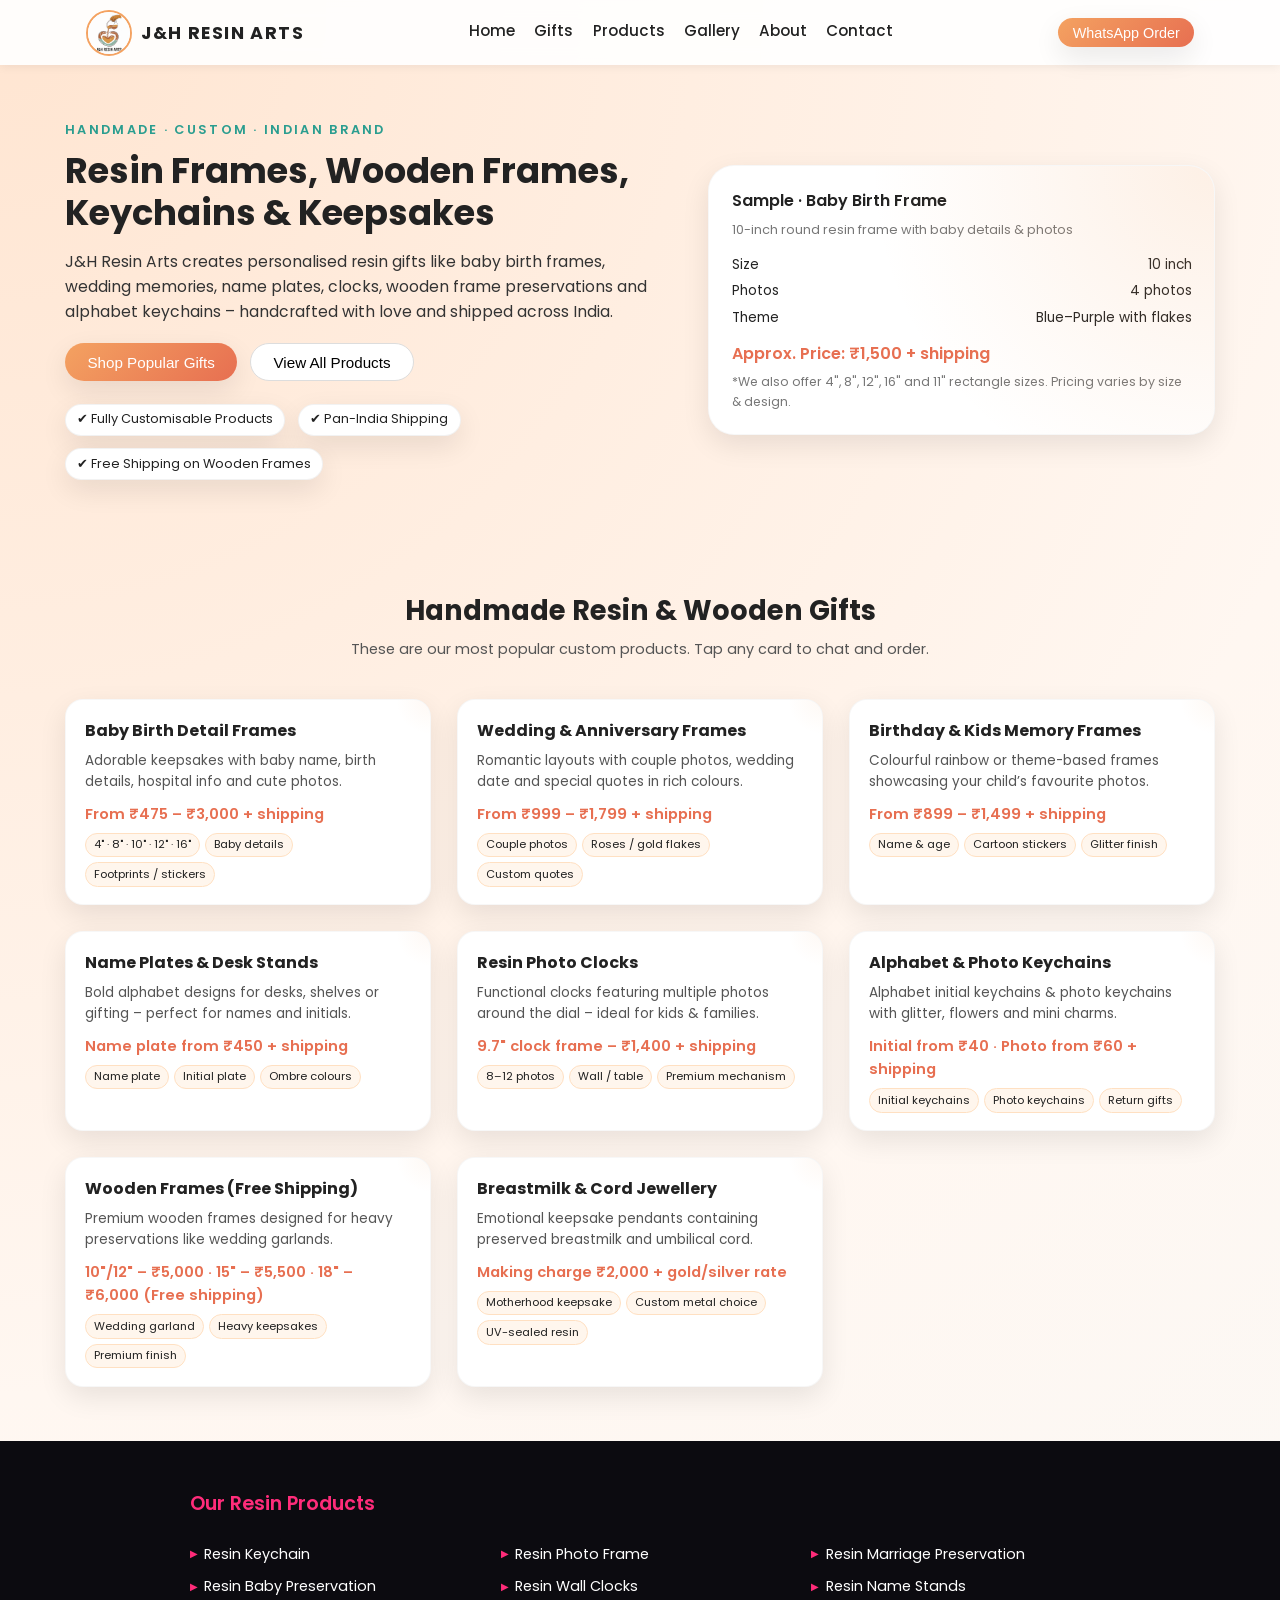
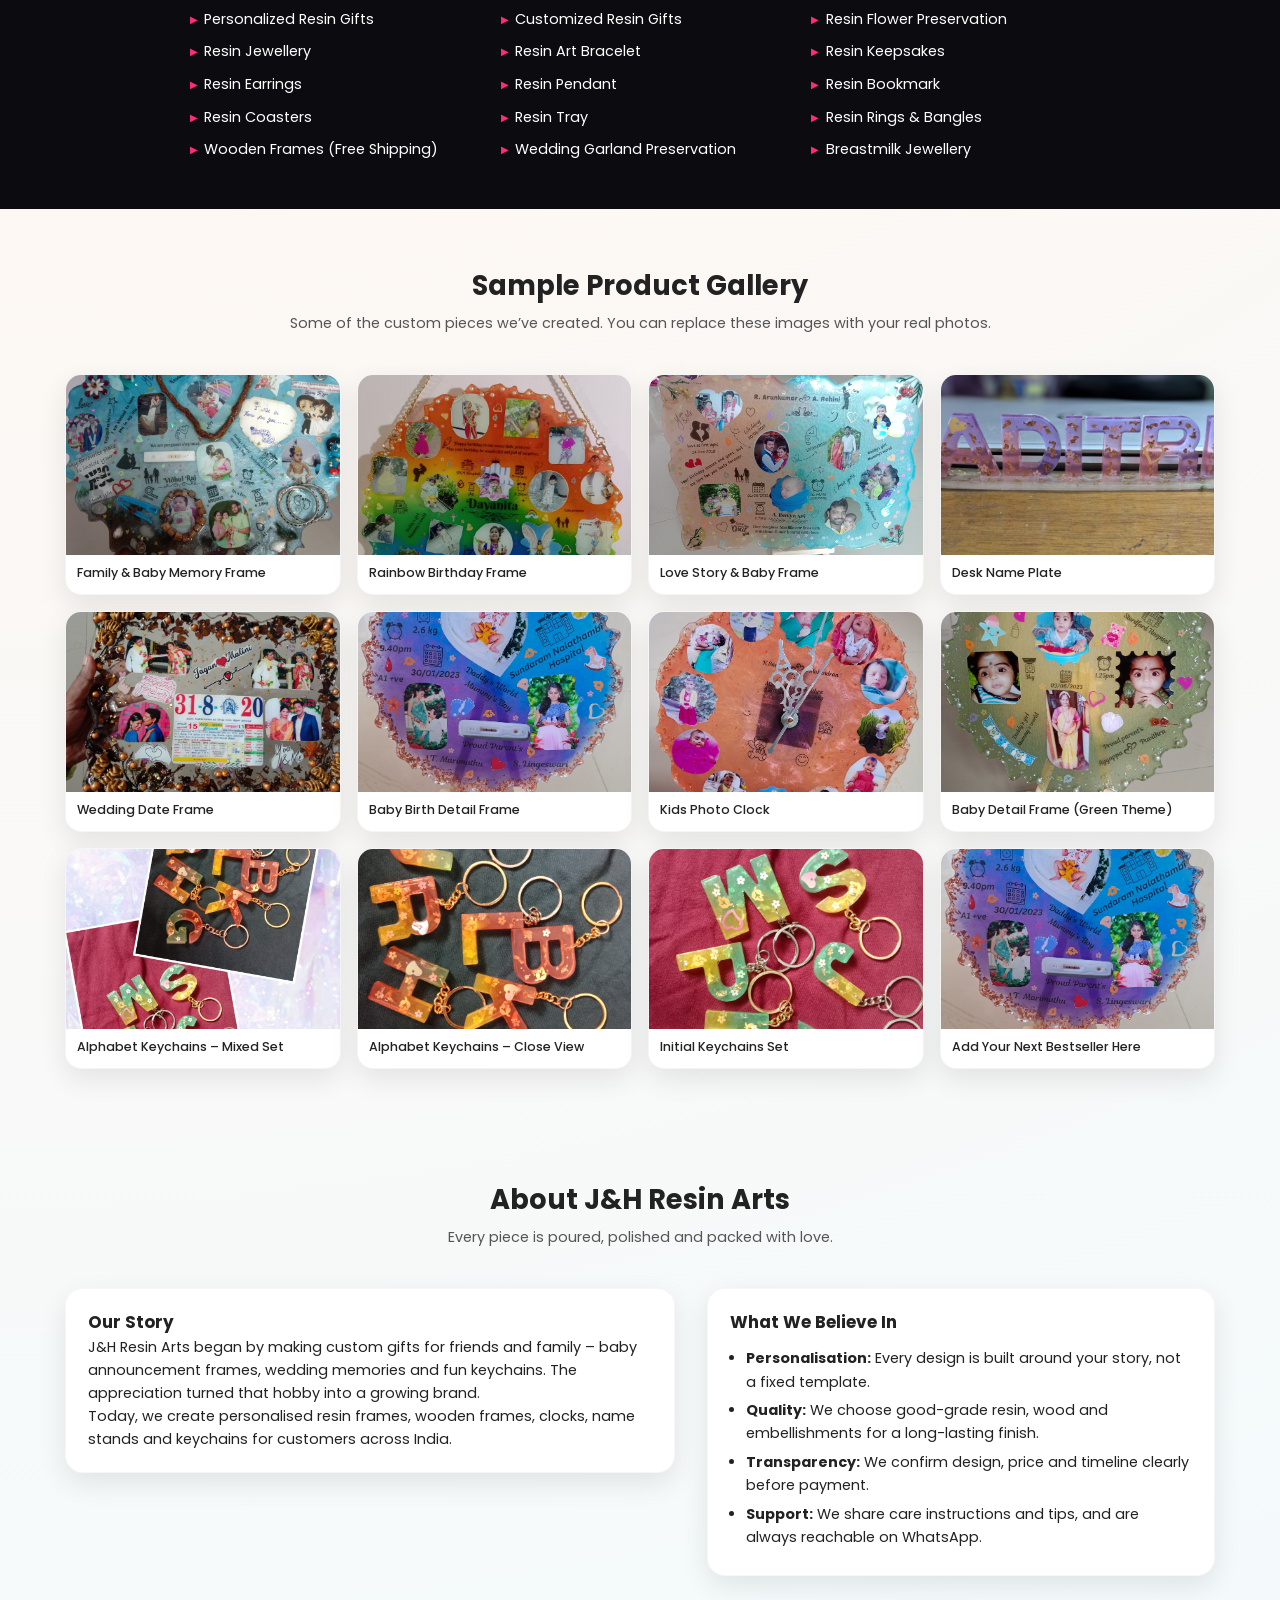
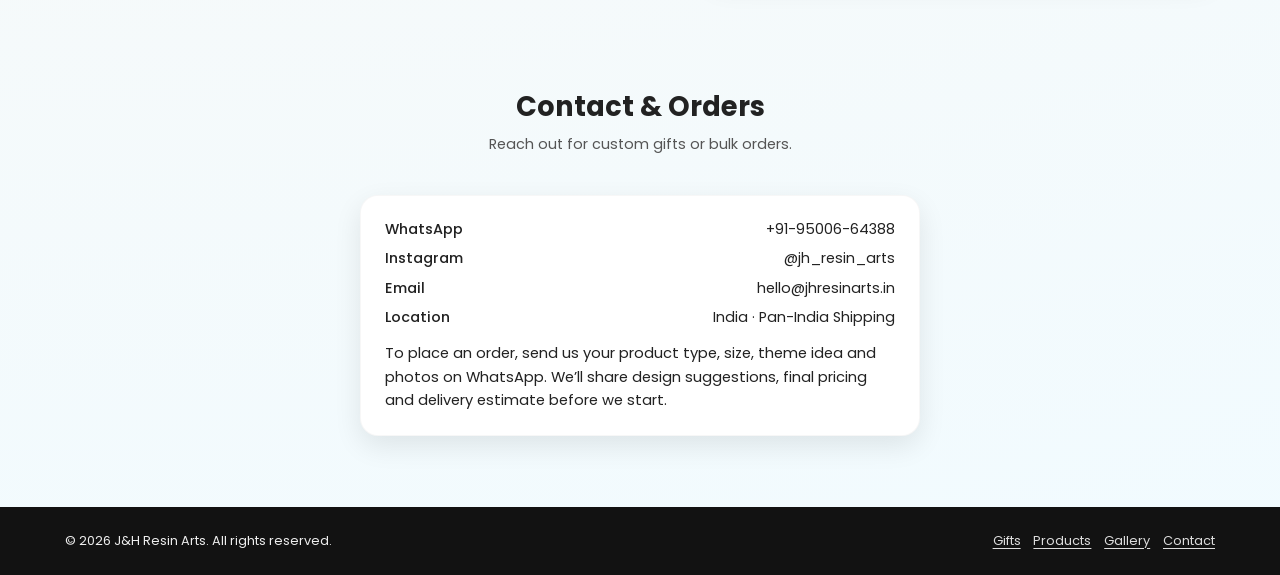
==== index.html @ bbc0525c "first commit" ====
<!DOCTYPE html>
<html lang="en">
<head>
  <meta charset="UTF-8" />
  <title>J&H Resin Arts - Handmade Resin Gifts</title>
  <meta name="viewport" content="width=device-width, initial-scale=1" />
  <meta name="description"
        content="J&H Resin Arts - Custom resin frames, keychains, clocks, name plates and handmade gifts in India." />

  <!-- Google Font -->
  <link href="https://fonts.googleapis.com/css2?family=Poppins:wght@300;400;500;600;700&display=swap" rel="stylesheet" />

  <style>
    :root {
      --primary: #f4a261;
      --primary-dark: #e76f51;
      --accent: #2a9d8f;
      --bg-gradient: radial-gradient(circle at top left, #ffe5d1, #fff7f1 35%, #f1fbff 100%);
      --text: #222;
      --card-bg: #ffffff;
      --shadow: 0 10px 28px rgba(0,0,0,0.09);
      --radius: 18px;
    }

    * { box-sizing: border-box; margin: 0; padding: 0; }

    body {
      font-family: "Poppins", sans-serif;
      color: var(--text);
      background: var(--bg-gradient);
      line-height: 1.6;
    }

    a { text-decoration: none; color: inherit; }
    img { max-width: 100%; display: block; }

    /* NAVBAR */
    header {
      position: sticky;
      top: 0;
      z-index: 50;
      background: rgba(255,255,255,0.9);
      backdrop-filter: blur(10px);
      box-shadow: 0 1px 10px rgba(0,0,0,0.07);
    }

    .nav {
      max-width: 1150px;
      margin: 0 auto;
      padding: 0.6rem 1.3rem;
      display: flex;
      align-items: center;
      justify-content: space-between;
      gap: 1.2rem;
    }

    .nav-left {
      display: flex;
      align-items: center;
      gap: 0.6rem;
    }

    .nav-logo {
      width: 46px;
      height: 46px;
      border-radius: 50%;
      overflow: hidden;
      border: 2px solid var(--primary);
      background: #fff;
    }

    .brand-name {
      font-weight: 700;
      font-size: 1.1rem;
      letter-spacing: 0.08em;
    }

    .nav-links {
      display: flex;
      gap: 1.2rem;
      font-size: 0.95rem;
      font-weight: 500;
    }

    .nav-links a {
      position: relative;
      padding-bottom: 2px;
    }

    .nav-links a::after {
      content: "";
      position: absolute;
      left: 0;
      bottom: 0;
      width: 0%;
      height: 2px;
      background: var(--primary-dark);
      transition: width 0.2s ease;
    }

    .nav-links a:hover::after {
      width: 100%;
    }

    .nav-cta {
      padding: 0.4rem 0.9rem;
      border-radius: 999px;
      background: linear-gradient(135deg, var(--primary), var(--primary-dark));
      color: #fff;
      font-size: 0.9rem;
      border: none;
      cursor: pointer;
      box-shadow: var(--shadow);
    }

    /* GENERAL LAYOUT */
    section { padding: 3.4rem 1.3rem; }
    .container { max-width: 1150px; margin: 0 auto; }

    .section-title {
      text-align: center;
      margin-bottom: 2.4rem;
    }
    .section-title h2 {
      font-size: 1.7rem;
      margin-bottom: 0.3rem;
    }
    .section-title p {
      font-size: 0.9rem;
      color: #555;
    }

    /* HERO */
    .hero {
      display: grid;
      grid-template-columns: minmax(0, 1.2fr) minmax(0, 1fr);
      gap: 2.2rem;
      align-items: center;
    }

    .hero-tag {
      font-size: 0.8rem;
      font-weight: 600;
      text-transform: uppercase;
      letter-spacing: 0.18em;
      color: var(--accent);
      margin-bottom: 0.6rem;
    }

    .hero h1 {
      font-size: 2.2rem;
      line-height: 1.2;
      margin-bottom: 0.9rem;
    }

    .hero p {
      font-size: 0.98rem;
      margin-bottom: 1.2rem;
      color: #333;
    }

    .hero-buttons {
      display: flex;
      flex-wrap: wrap;
      gap: 0.8rem;
      margin-bottom: 1.4rem;
    }

    .btn-primary,
    .btn-outline {
      border-radius: 999px;
      padding: 0.6rem 1.4rem;
      font-size: 0.95rem;
      border: none;
      cursor: pointer;
      font-weight: 500;
      display: inline-flex;
      align-items: center;
      gap: 0.35rem;
      box-shadow: var(--shadow);
    }

    .btn-primary {
      background: linear-gradient(135deg, var(--primary), var(--primary-dark));
      color: #fff;
    }

    .btn-outline {
      background: #fff;
      border: 1px solid #ddd;
      box-shadow: none;
    }

    .hero-highlights {
      display: flex;
      flex-wrap: wrap;
      gap: 0.8rem;
      font-size: 0.8rem;
    }

    .pill {
      padding: 0.3rem 0.7rem;
      border-radius: 999px;
      background: #fff;
      border: 1px solid rgba(0,0,0,0.05);
      box-shadow: var(--shadow);
    }

    .hero-mock {
      background: #fff;
      border-radius: 26px;
      padding: 1.4rem;
      box-shadow: var(--shadow);
      border: 1px solid rgba(0,0,0,0.03);
      position: relative;
      overflow: hidden;
    }

    .hero-mock::before {
      content: "";
      position: absolute;
      inset: 0;
      background: radial-gradient(circle at top right, rgba(244,162,97,0.16), transparent 60%);
      pointer-events: none;
    }

    .hero-mock-title {
      font-weight: 600;
      margin-bottom: 0.4rem;
    }

    .hero-mock-tag {
      font-size: 0.8rem;
      color: #777;
      margin-bottom: 0.8rem;
    }

    .hero-mock-row {
      display: flex;
      justify-content: space-between;
      font-size: 0.85rem;
      margin-bottom: 0.3rem;
    }

    .hero-mock-price {
      margin-top: 0.8rem;
      font-weight: 600;
      color: var(--primary-dark);
    }

    /* GRID / CARDS */
    .grid-3 {
      display: grid;
      grid-template-columns: repeat(3, minmax(0, 1fr));
      gap: 1.6rem;
    }

    .card {
      background: var(--card-bg);
      border-radius: var(--radius);
      padding: 1.1rem 1.2rem;
      box-shadow: var(--shadow);
      border: 1px solid rgba(0,0,0,0.03);
      position: relative;
      overflow: hidden;
      transition: transform 0.15s ease, box-shadow 0.15s ease;
    }

    .card::after {
      content: "";
      position: absolute;
      width: 80px;
      height: 80px;
      border-radius: 999px;
      background: radial-gradient(circle, rgba(244,162,97,0.18), transparent 60%);
      top: -40px;
      right: -40px;
      opacity: 0.4;
    }

    .card:hover {
      transform: translateY(-4px);
      box-shadow: 0 16px 35px rgba(0,0,0,0.12);
    }

    .card h3 {
      font-size: 1rem;
      margin-bottom: 0.4rem;
    }

    .card p {
      font-size: 0.85rem;
      color: #555;
      margin-bottom: 0.6rem;
    }

    .price-tag {
      font-weight: 600;
      font-size: 0.92rem;
      color: var(--primary-dark);
      margin-bottom: 0.4rem;
    }

    .chip-row {
      display: flex;
      flex-wrap: wrap;
      gap: 0.3rem;
      font-size: 0.7rem;
    }

    .chip {
      padding: 0.15rem 0.5rem;
      border-radius: 999px;
      background: #fff6ed;
      border: 1px solid #ffe0c2;
    }

    /* PRODUCT LIST (black section) */
    .product-list-section {
      background: #0c0b10;
      color: #fefefe;
      padding: 3rem 1.3rem;
    }

    .product-list-container {
      max-width: 900px;
      margin: 0 auto;
    }

    .product-list-title {
      color: #ff2c7a;
      font-weight: 600;
      margin-bottom: 1.4rem;
      font-size: 1.2rem;
    }

    .product-list-grid {
      display: grid;
      grid-template-columns: repeat(3, minmax(0, 1fr));
      gap: 0.6rem 2rem;
      font-size: 0.9rem;
    }

    .product-list-grid a {
      display: flex;
      align-items: center;
      gap: 0.4rem;
      color: #ffffff;
    }

    .product-list-grid a::before {
      content: "▶";
      font-size: 0.6rem;
      color: #ff2c7a;
    }

    .product-list-grid a:hover {
      color: #ff2c7a;
    }

    /* GALLERY */
    .gallery-grid {
      display: grid;
      grid-template-columns: repeat(4, minmax(0, 1fr));
      gap: 1rem;
    }

    .gallery-item {
      border-radius: 16px;
      overflow: hidden;
      box-shadow: var(--shadow);
      border: 1px solid rgba(0,0,0,0.04);
      background: #fff;
    }

    .gallery-item img {
      width: 100%;
      height: 180px;
      object-fit: cover;
    }

    .gallery-caption {
      padding: 0.5rem 0.7rem 0.7rem;
      font-size: 0.78rem;
      font-weight: 500;
    }

    /* ABOUT & CONTACT */
    .about-grid {
      display: grid;
      grid-template-columns: minmax(0, 1.2fr) minmax(0, 1fr);
      gap: 2rem;
      align-items: start;
    }

    .about-card {
      background: var(--card-bg);
      border-radius: var(--radius);
      padding: 1.3rem 1.4rem;
      box-shadow: var(--shadow);
      border: 1px solid rgba(0,0,0,0.03);
      font-size: 0.9rem;
    }

    .about-list {
      margin-top: 0.7rem;
      padding-left: 1rem;
      font-size: 0.9rem;
    }

    .about-list li {
      margin-bottom: 0.35rem;
    }

    .contact-box {
      max-width: 560px;
      margin: 0 auto;
      background: var(--card-bg);
      border-radius: var(--radius);
      padding: 1.4rem 1.5rem;
      box-shadow: var(--shadow);
      border: 1px solid rgba(0,0,0,0.03);
      font-size: 0.92rem;
    }

    .contact-item {
      display: flex;
      justify-content: space-between;
      margin-bottom: 0.4rem;
      font-size: 0.9rem;
    }

    .contact-label { font-weight: 500; }

    footer {
      padding: 1.5rem 1.2rem;
      background: #121212;
      color: #eee;
      font-size: 0.8rem;
      margin-top: 1rem;
    }

    .footer-inner {
      max-width: 1150px;
      margin: 0 auto;
      display: flex;
      flex-wrap: wrap;
      justify-content: space-between;
      gap: 1rem;
      align-items: center;
    }

    .footer-links {
      display: flex;
      gap: 0.8rem;
      flex-wrap: wrap;
    }

    .footer-links a {
      color: #ddd;
      text-decoration: underline;
      text-decoration-thickness: 1px;
      text-underline-offset: 3px;
    }

    /* RESPONSIVE */
    @media (max-width: 900px) {
      .hero,
      .about-grid {
        grid-template-columns: 1fr;
      }

      .grid-3 {
        grid-template-columns: repeat(2, minmax(0, 1fr));
      }

      .gallery-grid {
        grid-template-columns: repeat(3, minmax(0, 1fr));
      }

      .product-list-grid {
        grid-template-columns: repeat(2, minmax(0, 1fr));
      }

      .nav-links { display: none; }
    }

    @media (max-width: 650px) {
      .grid-3 {
        grid-template-columns: 1fr;
      }
      .gallery-grid {
        grid-template-columns: repeat(2, minmax(0, 1fr));
      }
      .product-list-grid {
        grid-template-columns: 1fr;
      }
      section {
        padding: 2.6rem 1rem;
      }
      .hero h1 { font-size: 1.8rem; }
      .nav { padding-inline: 0.9rem; }
    }

    @media (max-width: 450px) {
      .gallery-grid {
        grid-template-columns: 1fr;
      }
    }
  </style>
</head>
<body>

  <!-- NAVBAR -->
  <header>
    <div class="nav">
      <div class="nav-left">
        <div class="nav-logo">
          <img src="logo.png" alt="J&H Resin Arts Logo" />
        </div>
        <div class="brand-name">J&H RESIN ARTS</div>
      </div>
      <nav class="nav-links">
        <a href="#home">Home</a>
        <a href="#gifts">Gifts</a>
        <a href="#products-list">Products</a>
        <a href="#gallery">Gallery</a>
        <a href="#about">About</a>
        <a href="#contact">Contact</a>
      </nav>
      <button class="nav-cta" onclick="window.location.href='https://wa.me/919500664388';">
        WhatsApp Order
      </button>
    </div>
  </header>

  <!-- HERO -->
  <section id="home">
    <div class="container hero">
      <div>
        <div class="hero-tag">Handmade · Custom · Indian Brand</div>
        <h1>Resin Frames, Wooden Frames, Keychains &amp; Keepsakes</h1>
        <p>
          J&amp;H Resin Arts creates personalised resin gifts like baby birth frames, wedding memories,
          name plates, clocks, wooden frame preservations and alphabet keychains – handcrafted with love and
          shipped across India.
        </p>
        <div class="hero-buttons">
          <button class="btn-primary" onclick="document.getElementById('gifts').scrollIntoView({behavior:'smooth'});">
            Shop Popular Gifts
          </button>
          <button class="btn-outline" onclick="document.getElementById('products-list').scrollIntoView({behavior:'smooth'});">
            View All Products
          </button>
        </div>
        <div class="hero-highlights">
          <div class="pill">✔ Fully Customisable Products</div>
          <div class="pill">✔ Pan-India Shipping</div>
          <div class="pill">✔ Free Shipping on Wooden Frames</div>
        </div>
      </div>

      <div class="hero-mock">
        <div class="hero-mock-title">Sample · Baby Birth Frame</div>
        <div class="hero-mock-tag">10-inch round resin frame with baby details &amp; photos</div>
        <div class="hero-mock-row"><span>Size</span><span>10 inch</span></div>
        <div class="hero-mock-row"><span>Photos</span><span>4 photos</span></div>
        <div class="hero-mock-row"><span>Theme</span><span>Blue–Purple with flakes</span></div>
        <div class="hero-mock-price">Approx. Price: ₹1,500 + shipping</div>
        <div style="font-size:0.78rem;color:#777;margin-top:0.3rem;">
          *We also offer 4&quot;, 8&quot;, 12&quot;, 16&quot; and 11&quot; rectangle sizes. Pricing varies by size &amp; design.
        </div>
      </div>
    </div>
  </section>

  <!-- HANDMADE GIFTS -->
  <section id="gifts">
    <div class="container">
      <div class="section-title">
        <h2>Handmade Resin &amp; Wooden Gifts</h2>
        <p>These are our most popular custom products. Tap any card to chat and order.</p>
      </div>

      <div class="grid-3">
        <div class="card">
          <h3>Baby Birth Detail Frames</h3>
          <p>Adorable keepsakes with baby name, birth details, hospital info and cute photos.</p>
          <div class="price-tag">From ₹475 – ₹3,000 + shipping</div>
          <div class="chip-row">
            <span class="chip">4&quot; · 8&quot; · 10&quot; · 12&quot; · 16&quot;</span>
            <span class="chip">Baby details</span>
            <span class="chip">Footprints / stickers</span>
          </div>
        </div>

        <div class="card">
          <h3>Wedding &amp; Anniversary Frames</h3>
          <p>Romantic layouts with couple photos, wedding date and special quotes in rich colours.</p>
          <div class="price-tag">From ₹999 – ₹1,799 + shipping</div>
          <div class="chip-row">
            <span class="chip">Couple photos</span>
            <span class="chip">Roses / gold flakes</span>
            <span class="chip">Custom quotes</span>
          </div>
        </div>

        <div class="card">
          <h3>Birthday &amp; Kids Memory Frames</h3>
          <p>Colourful rainbow or theme-based frames showcasing your child’s favourite photos.</p>
          <div class="price-tag">From ₹899 – ₹1,499 + shipping</div>
          <div class="chip-row">
            <span class="chip">Name &amp; age</span>
            <span class="chip">Cartoon stickers</span>
            <span class="chip">Glitter finish</span>
          </div>
        </div>

        <div class="card">
          <h3>Name Plates &amp; Desk Stands</h3>
          <p>Bold alphabet designs for desks, shelves or gifting – perfect for names and initials.</p>
          <div class="price-tag">Name plate from ₹450 + shipping</div>
          <div class="chip-row">
            <span class="chip">Name plate</span>
            <span class="chip">Initial plate</span>
            <span class="chip">Ombre colours</span>
          </div>
        </div>

        <div class="card">
          <h3>Resin Photo Clocks</h3>
          <p>Functional clocks featuring multiple photos around the dial – ideal for kids &amp; families.</p>
          <div class="price-tag">9.7&quot; clock frame – ₹1,400 + shipping</div>
          <div class="chip-row">
            <span class="chip">8–12 photos</span>
            <span class="chip">Wall / table</span>
            <span class="chip">Premium mechanism</span>
          </div>
        </div>

        <div class="card">
          <h3>Alphabet &amp; Photo Keychains</h3>
          <p>Alphabet initial keychains &amp; photo keychains with glitter, flowers and mini charms.</p>
          <div class="price-tag">Initial from ₹40 · Photo from ₹60 + shipping</div>
          <div class="chip-row">
            <span class="chip">Initial keychains</span>
            <span class="chip">Photo keychains</span>
            <span class="chip">Return gifts</span>
          </div>
        </div>

        <div class="card">
          <h3>Wooden Frames (Free Shipping)</h3>
          <p>Premium wooden frames designed for heavy preservations like wedding garlands.</p>
          <div class="price-tag">
            10&quot;/12&quot; – ₹5,000 · 15&quot; – ₹5,500 · 18&quot; – ₹6,000 (Free shipping)
          </div>
          <div class="chip-row">
            <span class="chip">Wedding garland</span>
            <span class="chip">Heavy keepsakes</span>
            <span class="chip">Premium finish</span>
          </div>
        </div>

        <div class="card">
          <h3>Breastmilk &amp; Cord Jewellery</h3>
          <p>Emotional keepsake pendants containing preserved breastmilk and umbilical cord.</p>
          <div class="price-tag">Making charge ₹2,000 + gold/silver rate</div>
          <div class="chip-row">
            <span class="chip">Motherhood keepsake</span>
            <span class="chip">Custom metal choice</span>
            <span class="chip">UV-sealed resin</span>
          </div>
        </div>
      </div>
    </div>
  </section>

  <!-- OUR RESIN PRODUCTS LIST -->
  <section id="products-list" class="product-list-section">
    <div class="product-list-container">
      <div class="product-list-title">Our Resin Products</div>
      <div class="product-list-grid">
        <!-- Column-ish 1 -->
        <a href="product.html?product=resin-keychain">Resin Keychain</a>
        <a href="product.html?product=resin-photo-frame">Resin Photo Frame</a>
        <a href="product.html?product=resin-marriage-preservation">Resin Marriage Preservation</a>
        <a href="product.html?product=resin-baby-preservation">Resin Baby Preservation</a>
        <a href="product.html?product=resin-wall-clocks">Resin Wall Clocks</a>
        <a href="product.html?product=resin-name-stands">Resin Name Stands</a>

        <!-- Column-ish 2 -->
        <a href="product.html?product=personalized-resin-gifts">Personalized Resin Gifts</a>
        <a href="product.html?product=customized-resin-gifts">Customized Resin Gifts</a>
        <a href="product.html?product=resin-flower-preservation">Resin Flower Preservation</a>
        <a href="product.html?product=resin-jewellery">Resin Jewellery</a>
        <a href="product.html?product=resin-art-bracelet">Resin Art Bracelet</a>
        <a href="product.html?product=resin-keepsakes">Resin Keepsakes</a>

        <!-- Column-ish 3 -->
        <a href="product.html?product=resin-earrings">Resin Earrings</a>
        <a href="product.html?product=resin-pendant">Resin Pendant</a>
        <a href="product.html?product=resin-bookmark">Resin Bookmark</a>
        <a href="product.html?product=resin-coasters">Resin Coasters</a>
        <a href="product.html?product=resin-tray">Resin Tray</a>
        <a href="product.html?product=resin-rings-bangles">Resin Rings &amp; Bangles</a>

        <!-- New items -->
        <a href="product.html?product=wooden-frame">Wooden Frames (Free Shipping)</a>
        <a href="product.html?product=wedding-garland-preservation">Wedding Garland Preservation</a>
        <a href="product.html?product=breastmilk-jewellery">Breastmilk Jewellery</a>
      </div>
    </div>
  </section>

  <!-- GALLERY -->
  <section id="gallery">
    <div class="container">
      <div class="section-title">
        <h2>Sample Product Gallery</h2>
        <p>Some of the custom pieces we’ve created. You can replace these images with your real photos.</p>
      </div>

      <div class="gallery-grid">
        <div class="gallery-item">
          <img src="image1.jpg" alt="Family & baby memory resin frame" />
          <div class="gallery-caption">Family &amp; Baby Memory Frame</div>
        </div>
        <div class="gallery-item">
          <img src="image2.jpg" alt="Rainbow birthday resin photo frame" />
          <div class="gallery-caption">Rainbow Birthday Frame</div>
        </div>
        <div class="gallery-item">
          <img src="image3.jpg" alt="Couple and baby story resin frame" />
          <div class="gallery-caption">Love Story &amp; Baby Frame</div>
        </div>
        <div class="gallery-item">
          <img src="image4.jpg" alt="Resin desk name plate" />
          <div class="gallery-caption">Desk Name Plate</div>
        </div>
        <div class="gallery-item">
          <img src="image5.jpg" alt="Wedding date resin frame" />
          <div class="gallery-caption">Wedding Date Frame</div>
        </div>
        <div class="gallery-item">
          <img src="image6.jpg" alt="Baby birth detail resin frame" />
          <div class="gallery-caption">Baby Birth Detail Frame</div>
        </div>
        <div class="gallery-item">
          <img src="image7.jpg" alt="Resin photo clock with kids photos" />
          <div class="gallery-caption">Kids Photo Clock</div>
        </div>
        <div class="gallery-item">
          <img src="image8.jpg" alt="Green theme baby detail resin frame" />
          <div class="gallery-caption">Baby Detail Frame (Green Theme)</div>
        </div>
        <div class="gallery-item">
          <img src="image9.jpg" alt="Alphabet resin keychain set" />
          <div class="gallery-caption">Alphabet Keychains – Mixed Set</div>
        </div>
        <div class="gallery-item">
          <img src="image10.jpg" alt="Alphabet resin keychain closeup" />
          <div class="gallery-caption">Alphabet Keychains – Close View</div>
        </div>
        <div class="gallery-item">
          <img src="image11.jpg" alt="Name initial keychains set" />
          <div class="gallery-caption">Initial Keychains Set</div>
        </div>
        <div class="gallery-item">
          <img src="image12.jpg" alt="Extra sample resin artwork" />
          <div class="gallery-caption">Add Your Next Bestseller Here</div>
        </div>
      </div>
    </div>
  </section>

  <!-- ABOUT -->
  <section id="about">
    <div class="container">
      <div class="section-title">
        <h2>About J&H Resin Arts</h2>
        <p>Every piece is poured, polished and packed with love.</p>
      </div>

      <div class="about-grid">
        <div class="about-card">
          <h3>Our Story</h3>
          <p>
            J&amp;H Resin Arts began by making custom gifts for friends and family – baby announcement frames,
            wedding memories and fun keychains. The appreciation turned that hobby into a growing brand.
          </p>
          <p>
            Today, we create personalised resin frames, wooden frames, clocks, name stands and keychains for
            customers across India.
          </p>
        </div>

        <div class="about-card">
          <h3>What We Believe In</h3>
          <ul class="about-list">
            <li><strong>Personalisation:</strong> Every design is built around your story, not a fixed template.</li>
            <li><strong>Quality:</strong> We choose good-grade resin, wood and embellishments for a long-lasting finish.</li>
            <li><strong>Transparency:</strong> We confirm design, price and timeline clearly before payment.</li>
            <li><strong>Support:</strong> We share care instructions and tips, and are always reachable on WhatsApp.</li>
          </ul>
        </div>
      </div>
    </div>
  </section>

  <!-- CONTACT -->
  <section id="contact">
    <div class="container">
      <div class="section-title">
        <h2>Contact &amp; Orders</h2>
        <p>Reach out for custom gifts or bulk orders.</p>
      </div>

      <div class="contact-box">
        <div class="contact-item">
          <span class="contact-label">WhatsApp</span>
          <span><a href="https://wa.me/919500664388" target="_blank">+91-95006-64388</a></span>
        </div>
        <div class="contact-item">
          <span class="contact-label">Instagram</span>
          <span><a href="#" target="_blank">@jh_resin_arts</a></span>
        </div>
        <div class="contact-item">
          <span class="contact-label">Email</span>
          <span><a href="mailto:hello@jhresinarts.in">hello@jhresinarts.in</a></span>
        </div>
        <div class="contact-item">
          <span class="contact-label">Location</span>
          <span>India · Pan-India Shipping</span>
        </div>

        <p style="margin-top:0.8rem;">
          To place an order, send us your product type, size, theme idea and photos on WhatsApp.
          We’ll share design suggestions, final pricing and delivery estimate before we start.
        </p>
      </div>
    </div>
  </section>

  <!-- FOOTER -->
  <footer>
    <div class="footer-inner">
      <div>© <span id="year"></span> J&amp;H Resin Arts. All rights reserved.</div>
      <div class="footer-links">
        <a href="#gifts">Gifts</a>
        <a href="#products-list">Products</a>
        <a href="#gallery">Gallery</a>
        <a href="#contact">Contact</a>
      </div>
    </div>
  </footer>

  <script>
    document.getElementById("year").textContent = new Date().getFullYear();
  </script>
</body>
</html>
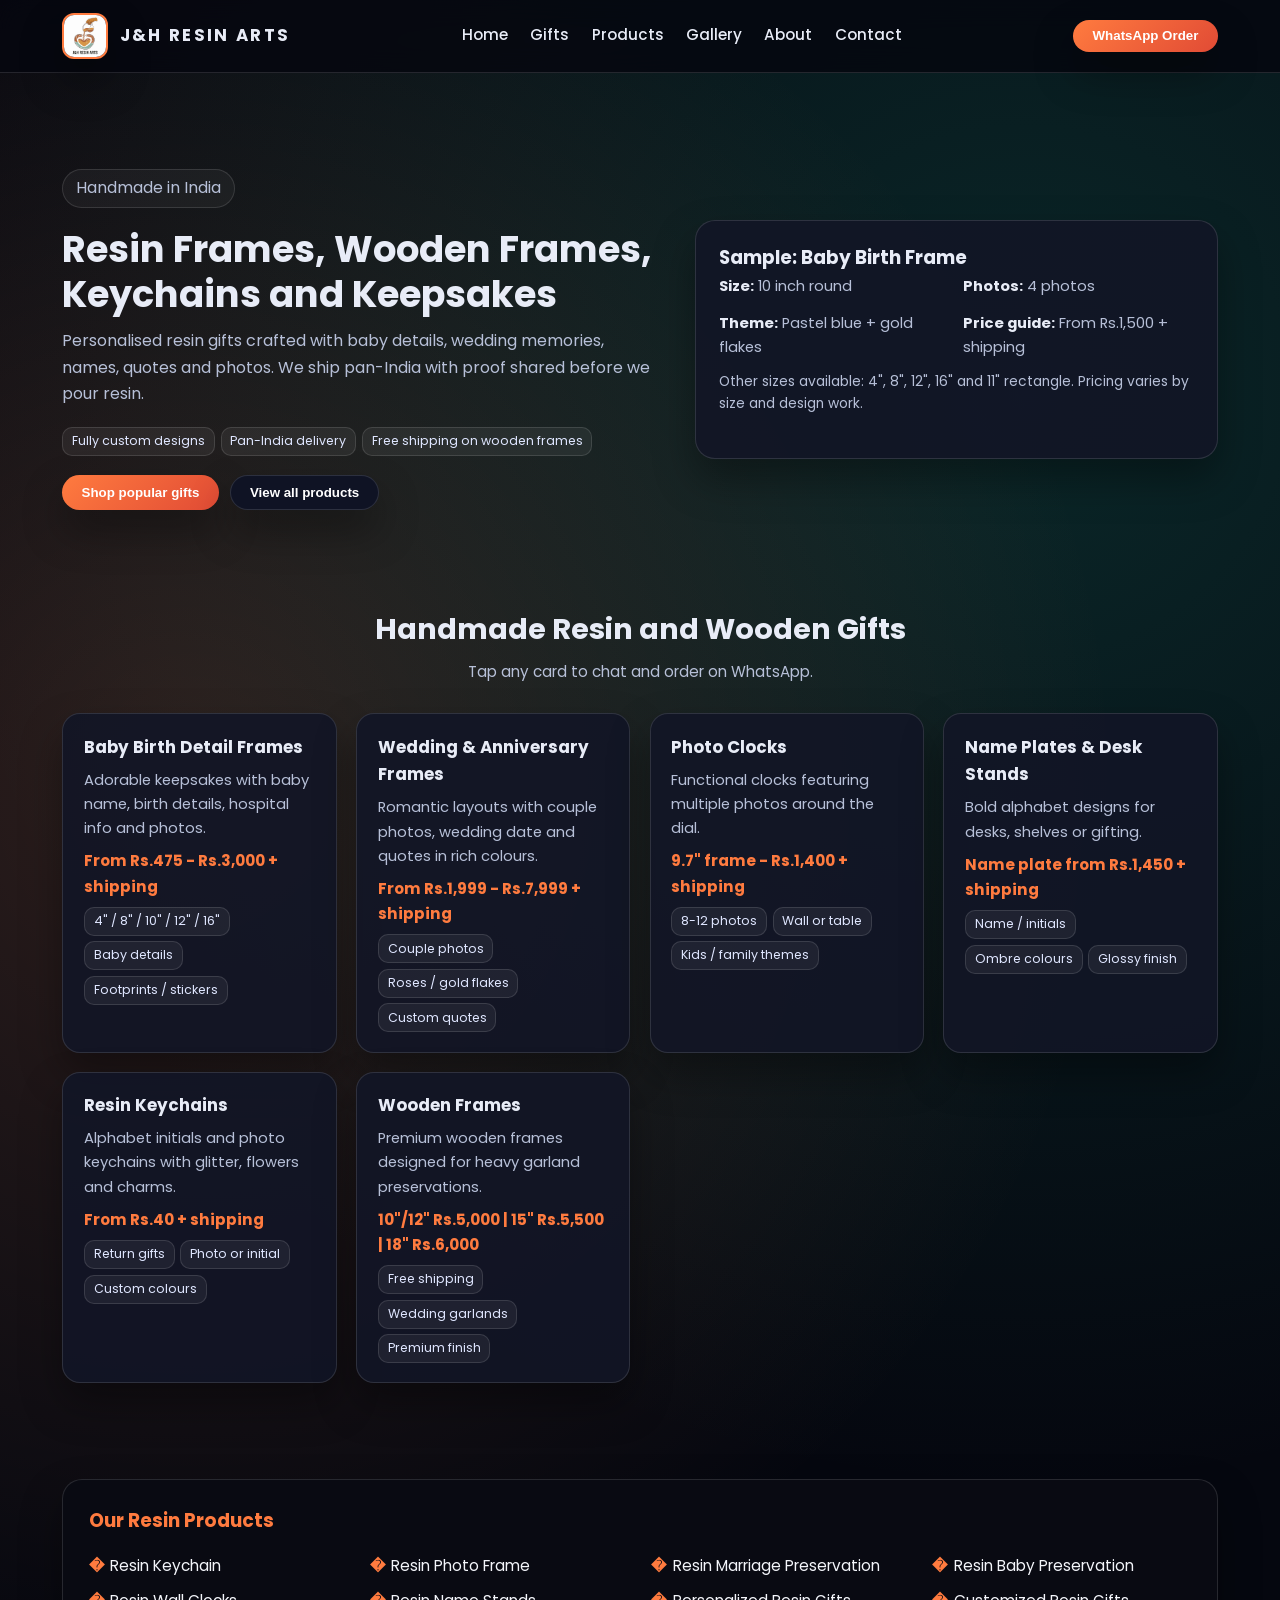
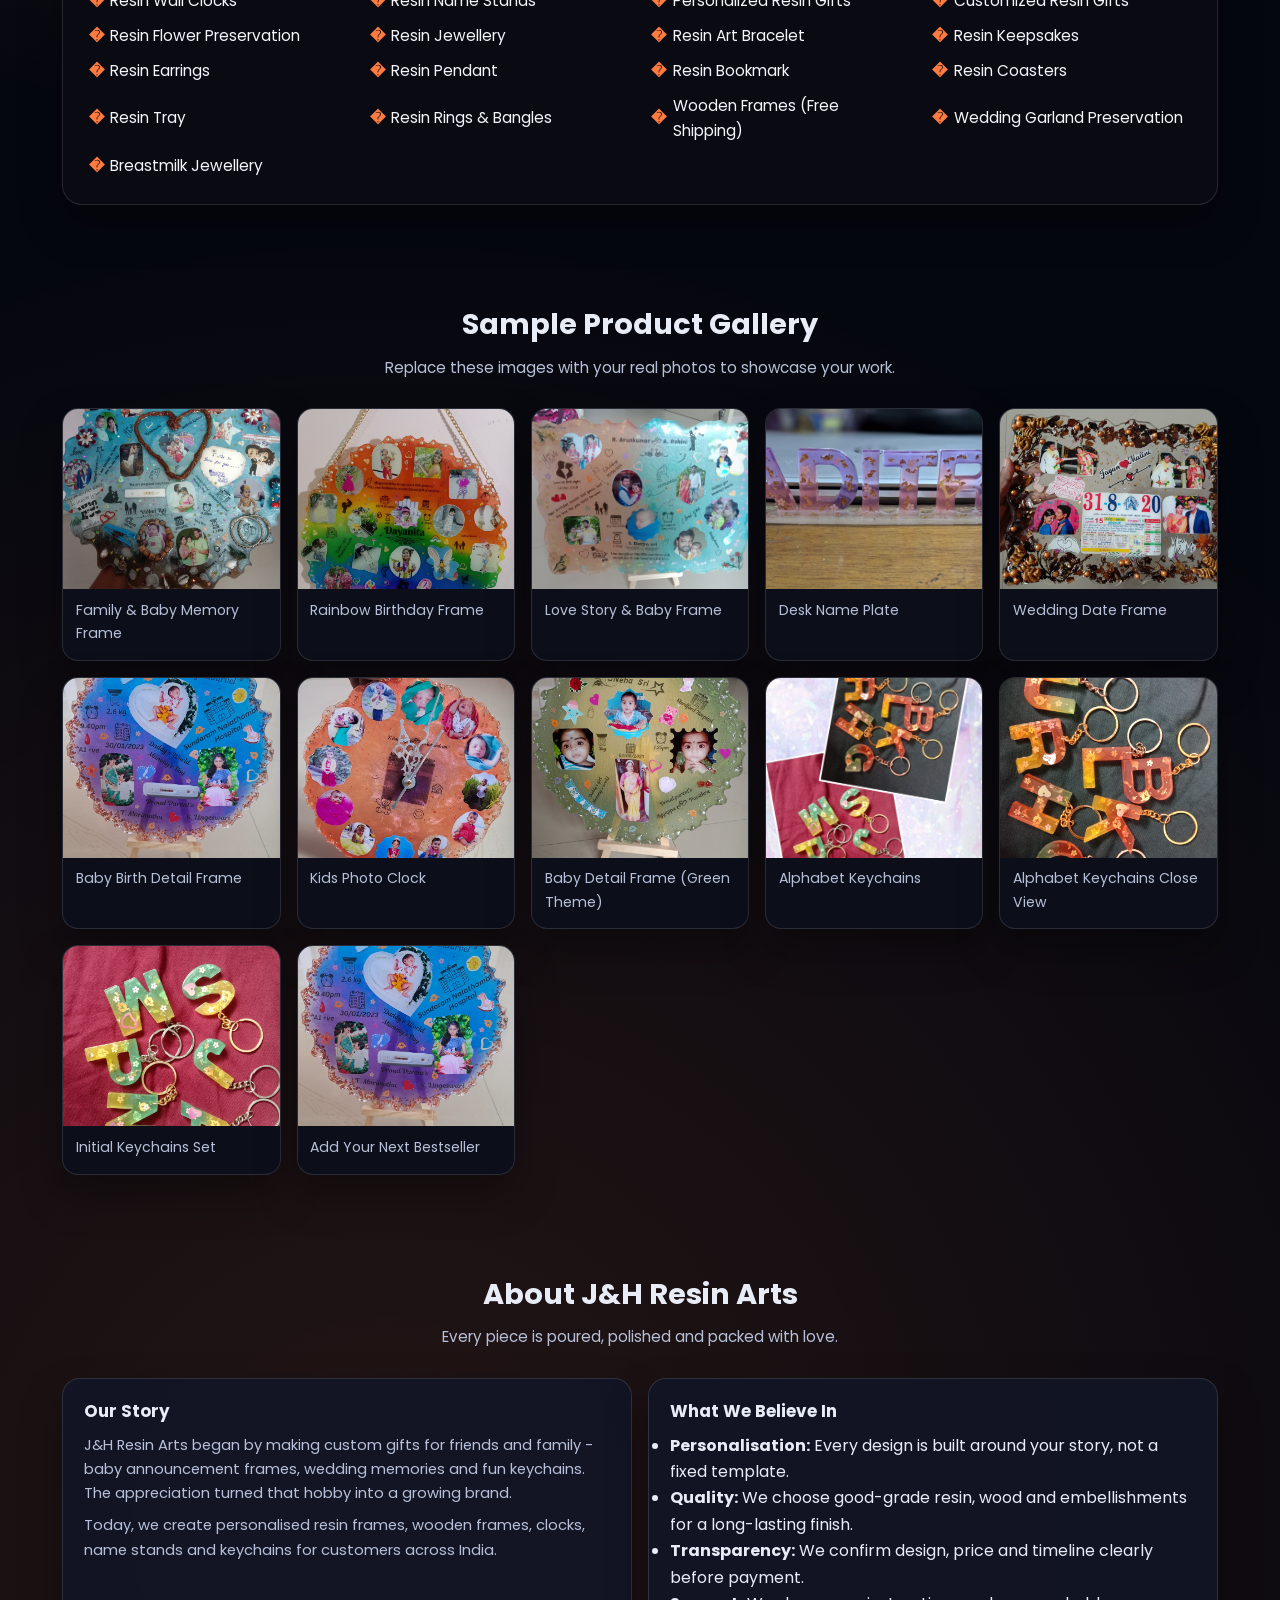
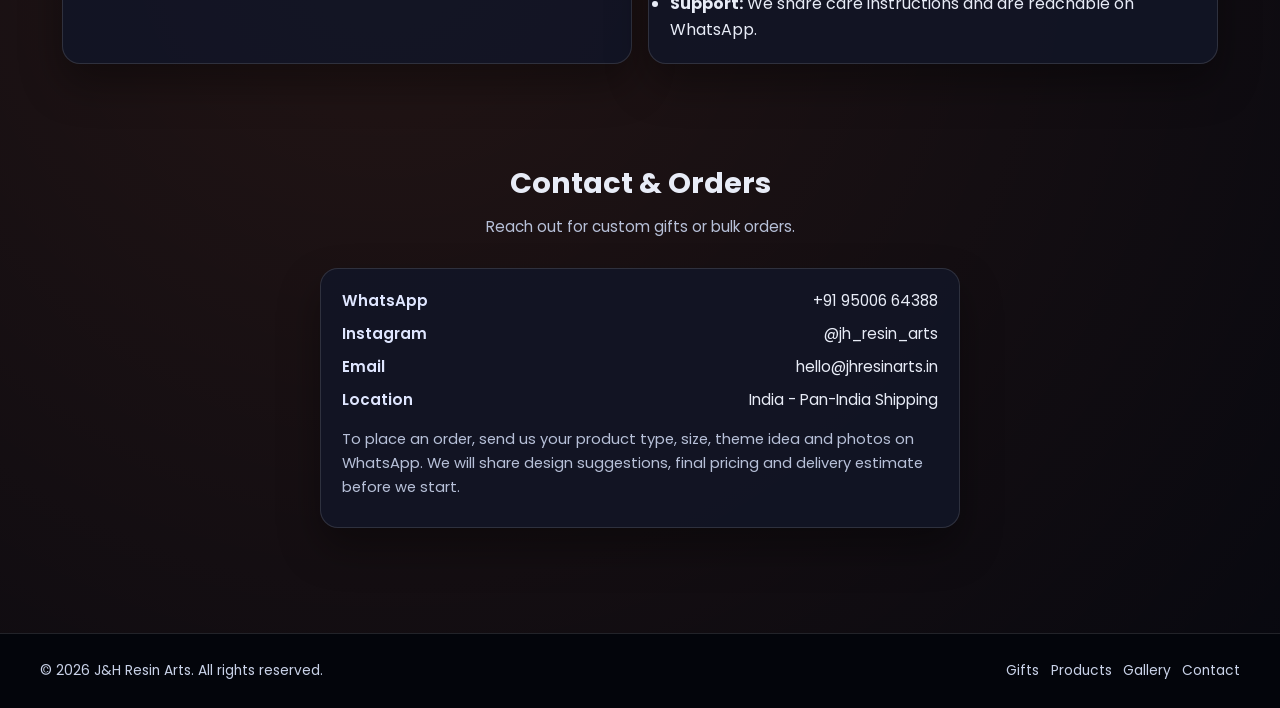
==== commit 5e0ca436: "Phase 2 website development" ====
--- a/index.html
+++ b/index.html
@@ -4,708 +4,214 @@
   <meta charset="UTF-8" />
   <title>J&H Resin Arts - Handmade Resin Gifts</title>
   <meta name="viewport" content="width=device-width, initial-scale=1" />
-  <meta name="description"
-        content="J&H Resin Arts - Custom resin frames, keychains, clocks, name plates and handmade gifts in India." />
-
-  <!-- Google Font -->
+  <meta name="description" content="J&H Resin Arts - Custom resin frames, keychains, clocks, name plates and handmade gifts in India." />
   <link href="https://fonts.googleapis.com/css2?family=Poppins:wght@300;400;500;600;700&display=swap" rel="stylesheet" />
-
   <style>
     :root {
-      --primary: #f4a261;
-      --primary-dark: #e76f51;
-      --accent: #2a9d8f;
-      --bg-gradient: radial-gradient(circle at top left, #ffe5d1, #fff7f1 35%, #f1fbff 100%);
-      --text: #222;
-      --card-bg: #ffffff;
-      --shadow: 0 10px 28px rgba(0,0,0,0.09);
-      --radius: 18px;
+      --primary: #ff7b3f;
+      --primary-dark: #e14b35;
+      --accent: #1fa58c;
+      --ink: #0b0d18;
+      --text: #e8ecf7;
+      --muted: #b7c0d8;
+      --card: rgba(18,22,38,0.9);
+      --panel: rgba(255,255,255,0.04);
+      --border: 1px solid rgba(255,255,255,0.12);
+      --shadow: 0 20px 40px rgba(0,0,0,0.35);
+      --bg: radial-gradient(circle at 15% 20%, rgba(255,152,99,0.16), transparent 28%),
+            radial-gradient(circle at 80% 10%, rgba(31,165,140,0.2), transparent 30%),
+            radial-gradient(circle at 30% 80%, rgba(255,123,63,0.12), transparent 40%),
+            #05070f;
     }
 
     * { box-sizing: border-box; margin: 0; padding: 0; }
-
-    body {
-      font-family: "Poppins", sans-serif;
-      color: var(--text);
-      background: var(--bg-gradient);
-      line-height: 1.6;
+    body { font-family: "Poppins", sans-serif; background: var(--bg); color: var(--text); line-height: 1.65; }
+    img { width: 100%; display: block; }
+    a { color: inherit; text-decoration: none; }
+
+    header { position: sticky; top: 0; z-index: 20; backdrop-filter: blur(14px); background: rgba(5,7,15,0.82); border-bottom: var(--border); }
+    .nav { max-width: 1200px; margin: 0 auto; padding: 0.8rem 1.4rem; display: flex; align-items: center; justify-content: space-between; gap: 1rem; }
+    .nav-left { display: flex; align-items: center; gap: 0.7rem; }
+    .nav-logo { width: 46px; height: 46px; border-radius: 12px; border: 2px solid var(--primary); overflow: hidden; box-shadow: var(--shadow); background: #0f1324; }
+    .brand { font-weight: 700; letter-spacing: 0.14em; font-size: 1.05rem; }
+    .nav-links { display: flex; gap: 1rem; font-weight: 500; font-size: 0.95rem; }
+    .nav-links a { padding: 0.3rem 0.2rem; border-bottom: 2px solid transparent; }
+    .nav-links a:hover { border-color: var(--primary); }
+    .btn-pill { border: none; cursor: pointer; padding: 0.55rem 1.2rem; border-radius: 999px; background: linear-gradient(135deg, var(--primary), var(--primary-dark)); color: #fff; box-shadow: var(--shadow); font-weight: 600; }
+
+    main { max-width: 1200px; margin: 0 auto; padding: 3rem 1.4rem 3.6rem; }
+    section { padding: 3rem 0; }
+    .section-title { text-align: center; margin-bottom: 1.8rem; }
+    .section-title h2 { font-size: 1.8rem; margin-bottom: 0.4rem; }
+    .section-title p { color: var(--muted); font-size: 0.95rem; }
+
+    .hero { display: grid; grid-template-columns: minmax(0, 1.15fr) minmax(0, 1fr); gap: 2rem; align-items: center; }
+    .hero h1 { font-size: 2.3rem; line-height: 1.2; margin-bottom: 0.8rem; }
+    .hero p { color: var(--muted); font-size: 1rem; margin-bottom: 1.2rem; }
+    .hero-pills { display: flex; flex-wrap: wrap; gap: 0.5rem; margin-top: 0.6rem; }
+    .pill { background: var(--panel); border: var(--border); padding: 0.35rem 0.8rem; border-radius: 999px; font-size: 0.82rem; color: #dfe6ff; }
+    .hero-card { background: var(--card); border: var(--border); border-radius: 20px; padding: 1.4rem; box-shadow: var(--shadow); }
+    .hero-grid { display: grid; grid-template-columns: repeat(2, minmax(0, 1fr)); gap: 0.8rem; font-size: 0.92rem; color: var(--muted); }
+    .hero-grid strong { color: var(--text); }
+
+    .grid { display: grid; gap: 1.2rem; }
+    .grid-3 { grid-template-columns: repeat(auto-fit, minmax(240px, 1fr)); }
+    .card { background: var(--card); border: var(--border); border-radius: 18px; padding: 1.2rem 1.3rem; box-shadow: var(--shadow); }
+    .card h3 { margin-bottom: 0.4rem; font-size: 1.05rem; }
+    .card p { color: var(--muted); font-size: 0.92rem; margin-bottom: 0.5rem; }
+    .price { color: var(--primary); font-weight: 700; margin-bottom: 0.5rem; font-size: 0.95rem; }
+    .chips { display: flex; flex-wrap: wrap; gap: 0.35rem; }
+    .chip { padding: 0.2rem 0.55rem; border-radius: 10px; background: rgba(255,255,255,0.06); border: var(--border); font-size: 0.78rem; color: #dfe6ff; }
+
+    .product-list { background: #090a12; border-radius: 20px; border: var(--border); padding: 1.6rem; box-shadow: var(--shadow); }
+    .product-list h3 { margin-bottom: 1rem; color: var(--primary); }
+    .product-links { display: grid; grid-template-columns: repeat(auto-fit, minmax(230px, 1fr)); gap: 0.6rem 1.4rem; font-size: 0.96rem; }
+    .product-links a { display: flex; align-items: center; gap: 0.4rem; color: #f4f6fb; }
+    .product-links a::before { content: "�"; color: var(--primary); font-weight: 700; }
+    .product-links a:hover { color: var(--primary); }
+
+    .gallery { display: grid; grid-template-columns: repeat(auto-fit, minmax(200px, 1fr)); gap: 1rem; }
+    .gallery-item { border-radius: 16px; overflow: hidden; border: var(--border); background: #0c0f1a; box-shadow: var(--shadow); }
+    .gallery-item img { height: 180px; object-fit: cover; }
+    .gallery-caption { padding: 0.6rem 0.8rem 0.9rem; font-size: 0.88rem; color: var(--muted); }
+
+    .about-grid { display: grid; grid-template-columns: repeat(auto-fit, minmax(260px, 1fr)); gap: 1rem; }
+    .contact-item { display: flex; justify-content: space-between; margin-bottom: 0.5rem; font-size: 0.95rem; }
+    .contact-item span:first-child { font-weight: 600; color: #dfe6ff; }
+
+    footer { padding: 1.6rem 1.3rem; background: #03050b; border-top: var(--border); color: #c9d2e8; font-size: 0.86rem; }
+    .footer-inner { max-width: 1200px; margin: 0 auto; display: flex; justify-content: space-between; flex-wrap: wrap; gap: 0.8rem; align-items: center; }
+
+    @media (max-width: 900px) {
+      .nav-links { display: none; }
+      .hero { grid-template-columns: 1fr; }
     }
 
-    a { text-decoration: none; color: inherit; }
-    img { max-width: 100%; display: block; }
-
-    /* NAVBAR */
-    header {
-      position: sticky;
-      top: 0;
-      z-index: 50;
-      background: rgba(255,255,255,0.9);
-      backdrop-filter: blur(10px);
-      box-shadow: 0 1px 10px rgba(0,0,0,0.07);
-    }
-
-    .nav {
-      max-width: 1150px;
-      margin: 0 auto;
-      padding: 0.6rem 1.3rem;
-      display: flex;
-      align-items: center;
-      justify-content: space-between;
-      gap: 1.2rem;
-    }
-
-    .nav-left {
-      display: flex;
-      align-items: center;
-      gap: 0.6rem;
-    }
-
-    .nav-logo {
-      width: 46px;
-      height: 46px;
-      border-radius: 50%;
-      overflow: hidden;
-      border: 2px solid var(--primary);
-      background: #fff;
-    }
-
-    .brand-name {
-      font-weight: 700;
-      font-size: 1.1rem;
-      letter-spacing: 0.08em;
-    }
-
-    .nav-links {
-      display: flex;
-      gap: 1.2rem;
-      font-size: 0.95rem;
-      font-weight: 500;
-    }
-
-    .nav-links a {
-      position: relative;
-      padding-bottom: 2px;
-    }
-
-    .nav-links a::after {
-      content: "";
-      position: absolute;
-      left: 0;
-      bottom: 0;
-      width: 0%;
-      height: 2px;
-      background: var(--primary-dark);
-      transition: width 0.2s ease;
-    }
-
-    .nav-links a:hover::after {
-      width: 100%;
-    }
-
-    .nav-cta {
-      padding: 0.4rem 0.9rem;
-      border-radius: 999px;
-      background: linear-gradient(135deg, var(--primary), var(--primary-dark));
-      color: #fff;
-      font-size: 0.9rem;
-      border: none;
-      cursor: pointer;
-      box-shadow: var(--shadow);
-    }
-
-    /* GENERAL LAYOUT */
-    section { padding: 3.4rem 1.3rem; }
-    .container { max-width: 1150px; margin: 0 auto; }
-
-    .section-title {
-      text-align: center;
-      margin-bottom: 2.4rem;
-    }
-    .section-title h2 {
-      font-size: 1.7rem;
-      margin-bottom: 0.3rem;
-    }
-    .section-title p {
-      font-size: 0.9rem;
-      color: #555;
-    }
-
-    /* HERO */
-    .hero {
-      display: grid;
-      grid-template-columns: minmax(0, 1.2fr) minmax(0, 1fr);
-      gap: 2.2rem;
-      align-items: center;
-    }
-
-    .hero-tag {
-      font-size: 0.8rem;
-      font-weight: 600;
-      text-transform: uppercase;
-      letter-spacing: 0.18em;
-      color: var(--accent);
-      margin-bottom: 0.6rem;
-    }
-
-    .hero h1 {
-      font-size: 2.2rem;
-      line-height: 1.2;
-      margin-bottom: 0.9rem;
-    }
-
-    .hero p {
-      font-size: 0.98rem;
-      margin-bottom: 1.2rem;
-      color: #333;
-    }
-
-    .hero-buttons {
-      display: flex;
-      flex-wrap: wrap;
-      gap: 0.8rem;
-      margin-bottom: 1.4rem;
-    }
-
-    .btn-primary,
-    .btn-outline {
-      border-radius: 999px;
-      padding: 0.6rem 1.4rem;
-      font-size: 0.95rem;
-      border: none;
-      cursor: pointer;
-      font-weight: 500;
-      display: inline-flex;
-      align-items: center;
-      gap: 0.35rem;
-      box-shadow: var(--shadow);
-    }
-
-    .btn-primary {
-      background: linear-gradient(135deg, var(--primary), var(--primary-dark));
-      color: #fff;
-    }
-
-    .btn-outline {
-      background: #fff;
-      border: 1px solid #ddd;
-      box-shadow: none;
-    }
-
-    .hero-highlights {
-      display: flex;
-      flex-wrap: wrap;
-      gap: 0.8rem;
-      font-size: 0.8rem;
-    }
-
-    .pill {
-      padding: 0.3rem 0.7rem;
-      border-radius: 999px;
-      background: #fff;
-      border: 1px solid rgba(0,0,0,0.05);
-      box-shadow: var(--shadow);
-    }
-
-    .hero-mock {
-      background: #fff;
-      border-radius: 26px;
-      padding: 1.4rem;
-      box-shadow: var(--shadow);
-      border: 1px solid rgba(0,0,0,0.03);
-      position: relative;
-      overflow: hidden;
-    }
-
-    .hero-mock::before {
-      content: "";
-      position: absolute;
-      inset: 0;
-      background: radial-gradient(circle at top right, rgba(244,162,97,0.16), transparent 60%);
-      pointer-events: none;
-    }
-
-    .hero-mock-title {
-      font-weight: 600;
-      margin-bottom: 0.4rem;
-    }
-
-    .hero-mock-tag {
-      font-size: 0.8rem;
-      color: #777;
-      margin-bottom: 0.8rem;
-    }
-
-    .hero-mock-row {
-      display: flex;
-      justify-content: space-between;
-      font-size: 0.85rem;
-      margin-bottom: 0.3rem;
-    }
-
-    .hero-mock-price {
-      margin-top: 0.8rem;
-      font-weight: 600;
-      color: var(--primary-dark);
-    }
-
-    /* GRID / CARDS */
-    .grid-3 {
-      display: grid;
-      grid-template-columns: repeat(3, minmax(0, 1fr));
-      gap: 1.6rem;
-    }
-
-    .card {
-      background: var(--card-bg);
-      border-radius: var(--radius);
-      padding: 1.1rem 1.2rem;
-      box-shadow: var(--shadow);
-      border: 1px solid rgba(0,0,0,0.03);
-      position: relative;
-      overflow: hidden;
-      transition: transform 0.15s ease, box-shadow 0.15s ease;
-    }
-
-    .card::after {
-      content: "";
-      position: absolute;
-      width: 80px;
-      height: 80px;
-      border-radius: 999px;
-      background: radial-gradient(circle, rgba(244,162,97,0.18), transparent 60%);
-      top: -40px;
-      right: -40px;
-      opacity: 0.4;
-    }
-
-    .card:hover {
-      transform: translateY(-4px);
-      box-shadow: 0 16px 35px rgba(0,0,0,0.12);
-    }
-
-    .card h3 {
-      font-size: 1rem;
-      margin-bottom: 0.4rem;
-    }
-
-    .card p {
-      font-size: 0.85rem;
-      color: #555;
-      margin-bottom: 0.6rem;
-    }
-
-    .price-tag {
-      font-weight: 600;
-      font-size: 0.92rem;
-      color: var(--primary-dark);
-      margin-bottom: 0.4rem;
-    }
-
-    .chip-row {
-      display: flex;
-      flex-wrap: wrap;
-      gap: 0.3rem;
-      font-size: 0.7rem;
-    }
-
-    .chip {
-      padding: 0.15rem 0.5rem;
-      border-radius: 999px;
-      background: #fff6ed;
-      border: 1px solid #ffe0c2;
-    }
-
-    /* PRODUCT LIST (black section) */
-    .product-list-section {
-      background: #0c0b10;
-      color: #fefefe;
-      padding: 3rem 1.3rem;
-    }
-
-    .product-list-container {
-      max-width: 900px;
-      margin: 0 auto;
-    }
-
-    .product-list-title {
-      color: #ff2c7a;
-      font-weight: 600;
-      margin-bottom: 1.4rem;
-      font-size: 1.2rem;
-    }
-
-    .product-list-grid {
-      display: grid;
-      grid-template-columns: repeat(3, minmax(0, 1fr));
-      gap: 0.6rem 2rem;
-      font-size: 0.9rem;
-    }
-
-    .product-list-grid a {
-      display: flex;
-      align-items: center;
-      gap: 0.4rem;
-      color: #ffffff;
-    }
-
-    .product-list-grid a::before {
-      content: "▶";
-      font-size: 0.6rem;
-      color: #ff2c7a;
-    }
-
-    .product-list-grid a:hover {
-      color: #ff2c7a;
-    }
-
-    /* GALLERY */
-    .gallery-grid {
-      display: grid;
-      grid-template-columns: repeat(4, minmax(0, 1fr));
-      gap: 1rem;
-    }
-
-    .gallery-item {
-      border-radius: 16px;
-      overflow: hidden;
-      box-shadow: var(--shadow);
-      border: 1px solid rgba(0,0,0,0.04);
-      background: #fff;
-    }
-
-    .gallery-item img {
-      width: 100%;
-      height: 180px;
-      object-fit: cover;
-    }
-
-    .gallery-caption {
-      padding: 0.5rem 0.7rem 0.7rem;
-      font-size: 0.78rem;
-      font-weight: 500;
-    }
-
-    /* ABOUT & CONTACT */
-    .about-grid {
-      display: grid;
-      grid-template-columns: minmax(0, 1.2fr) minmax(0, 1fr);
-      gap: 2rem;
-      align-items: start;
-    }
-
-    .about-card {
-      background: var(--card-bg);
-      border-radius: var(--radius);
-      padding: 1.3rem 1.4rem;
-      box-shadow: var(--shadow);
-      border: 1px solid rgba(0,0,0,0.03);
-      font-size: 0.9rem;
-    }
-
-    .about-list {
-      margin-top: 0.7rem;
-      padding-left: 1rem;
-      font-size: 0.9rem;
-    }
-
-    .about-list li {
-      margin-bottom: 0.35rem;
-    }
-
-    .contact-box {
-      max-width: 560px;
-      margin: 0 auto;
-      background: var(--card-bg);
-      border-radius: var(--radius);
-      padding: 1.4rem 1.5rem;
-      box-shadow: var(--shadow);
-      border: 1px solid rgba(0,0,0,0.03);
-      font-size: 0.92rem;
-    }
-
-    .contact-item {
-      display: flex;
-      justify-content: space-between;
-      margin-bottom: 0.4rem;
-      font-size: 0.9rem;
-    }
-
-    .contact-label { font-weight: 500; }
-
-    footer {
-      padding: 1.5rem 1.2rem;
-      background: #121212;
-      color: #eee;
-      font-size: 0.8rem;
-      margin-top: 1rem;
-    }
-
-    .footer-inner {
-      max-width: 1150px;
-      margin: 0 auto;
-      display: flex;
-      flex-wrap: wrap;
-      justify-content: space-between;
-      gap: 1rem;
-      align-items: center;
-    }
-
-    .footer-links {
-      display: flex;
-      gap: 0.8rem;
-      flex-wrap: wrap;
-    }
-
-    .footer-links a {
-      color: #ddd;
-      text-decoration: underline;
-      text-decoration-thickness: 1px;
-      text-underline-offset: 3px;
-    }
-
-    /* RESPONSIVE */
-    @media (max-width: 900px) {
-      .hero,
-      .about-grid {
-        grid-template-columns: 1fr;
-      }
-
-      .grid-3 {
-        grid-template-columns: repeat(2, minmax(0, 1fr));
-      }
-
-      .gallery-grid {
-        grid-template-columns: repeat(3, minmax(0, 1fr));
-      }
-
-      .product-list-grid {
-        grid-template-columns: repeat(2, minmax(0, 1fr));
-      }
-
-      .nav-links { display: none; }
-    }
-
-    @media (max-width: 650px) {
-      .grid-3 {
-        grid-template-columns: 1fr;
-      }
-      .gallery-grid {
-        grid-template-columns: repeat(2, minmax(0, 1fr));
-      }
-      .product-list-grid {
-        grid-template-columns: 1fr;
-      }
-      section {
-        padding: 2.6rem 1rem;
-      }
-      .hero h1 { font-size: 1.8rem; }
-      .nav { padding-inline: 0.9rem; }
-    }
-
-    @media (max-width: 450px) {
-      .gallery-grid {
-        grid-template-columns: 1fr;
-      }
+    @media (max-width: 600px) {
+      main { padding: 2.5rem 1rem 3rem; }
+      section { padding: 2.6rem 0; }
+      .hero h1 { font-size: 1.9rem; }
     }
   </style>
 </head>
 <body>
-
-  <!-- NAVBAR -->
-  <header>
-    <div class="nav">
-      <div class="nav-left">
-        <div class="nav-logo">
-          <img src="logo.png" alt="J&H Resin Arts Logo" />
+<header>
+  <div class="nav">
+    <div class="nav-left">
+      <div class="nav-logo"><img src="logo.png" alt="J&H Resin Arts logo" /></div>
+      <div class="brand">J&H RESIN ARTS</div>
+    </div>
+    <nav class="nav-links">
+      <a href="#home">Home</a>
+      <a href="#gifts">Gifts</a>
+      <a href="#products-list">Products</a>
+      <a href="#gallery">Gallery</a>
+      <a href="#about">About</a>
+      <a href="#contact">Contact</a>
+    </nav>
+    <button class="btn-pill" onclick="window.location.href='https://wa.me/919500664388';">WhatsApp Order</button>
+  </div>
+</header>
+
+<main>
+  <section id="home" class="hero">
+    <div>
+      <p class="pill" style="width:max-content;">Handmade in India</p>
+      <h1>Resin Frames, Wooden Frames, Keychains and Keepsakes</h1>
+      <p>Personalised resin gifts crafted with baby details, wedding memories, names, quotes and photos. We ship pan-India with proof shared before we pour resin.</p>
+      <div class="chips" style="margin:0.6rem 0 1.2rem 0;">
+        <span class="chip">Fully custom designs</span>
+        <span class="chip">Pan-India delivery</span>
+        <span class="chip">Free shipping on wooden frames</span>
+      </div>
+      <div style="display:flex;gap:0.7rem;flex-wrap:wrap;">
+        <button class="btn-pill" onclick="document.getElementById('gifts').scrollIntoView({behavior:'smooth'});">Shop popular gifts</button>
+        <button class="btn-pill" style="background:#0f1324;border:var(--border);color:#fff;" onclick="document.getElementById('products-list').scrollIntoView({behavior:'smooth'});">View all products</button>
+      </div>
+    </div>
+    <div class="hero-card">
+      <h3>Sample: Baby Birth Frame</h3>
+      <div class="hero-grid">
+        <div><strong>Size:</strong> 10 inch round</div>
+        <div><strong>Photos:</strong> 4 photos</div>
+        <div><strong>Theme:</strong> Pastel blue + gold flakes</div>
+        <div><strong>Price guide:</strong> From Rs.1,500 + shipping</div>
+      </div>
+      <p style="margin-top:0.7rem;font-size:0.86rem;color:var(--muted);">Other sizes available: 4", 8", 12", 16" and 11" rectangle. Pricing varies by size and design work.</p>
+    </div>
+  </section>
+
+  <section id="gifts">
+    <div class="section-title">
+      <h2>Handmade Resin and Wooden Gifts</h2>
+      <p>Tap any card to chat and order on WhatsApp.</p>
+    </div>
+    <div class="grid grid-3">
+      <div class="card">
+        <h3>Baby Birth Detail Frames</h3>
+        <p>Adorable keepsakes with baby name, birth details, hospital info and photos.</p>
+        <div class="price">From Rs.475 - Rs.3,000 + shipping</div>
+        <div class="chips">
+          <span class="chip">4" / 8" / 10" / 12" / 16"</span>
+          <span class="chip">Baby details</span>
+          <span class="chip">Footprints / stickers</span>
         </div>
-        <div class="brand-name">J&H RESIN ARTS</div>
-      </div>
-      <nav class="nav-links">
-        <a href="#home">Home</a>
-        <a href="#gifts">Gifts</a>
-        <a href="#products-list">Products</a>
-        <a href="#gallery">Gallery</a>
-        <a href="#about">About</a>
-        <a href="#contact">Contact</a>
-      </nav>
-      <button class="nav-cta" onclick="window.location.href='https://wa.me/919500664388';">
-        WhatsApp Order
-      </button>
-    </div>
-  </header>
-
-  <!-- HERO -->
-  <section id="home">
-    <div class="container hero">
-      <div>
-        <div class="hero-tag">Handmade · Custom · Indian Brand</div>
-        <h1>Resin Frames, Wooden Frames, Keychains &amp; Keepsakes</h1>
-        <p>
-          J&amp;H Resin Arts creates personalised resin gifts like baby birth frames, wedding memories,
-          name plates, clocks, wooden frame preservations and alphabet keychains – handcrafted with love and
-          shipped across India.
-        </p>
-        <div class="hero-buttons">
-          <button class="btn-primary" onclick="document.getElementById('gifts').scrollIntoView({behavior:'smooth'});">
-            Shop Popular Gifts
-          </button>
-          <button class="btn-outline" onclick="document.getElementById('products-list').scrollIntoView({behavior:'smooth'});">
-            View All Products
-          </button>
-        </div>
-        <div class="hero-highlights">
-          <div class="pill">✔ Fully Customisable Products</div>
-          <div class="pill">✔ Pan-India Shipping</div>
-          <div class="pill">✔ Free Shipping on Wooden Frames</div>
-        </div>
-      </div>
-
-      <div class="hero-mock">
-        <div class="hero-mock-title">Sample · Baby Birth Frame</div>
-        <div class="hero-mock-tag">10-inch round resin frame with baby details &amp; photos</div>
-        <div class="hero-mock-row"><span>Size</span><span>10 inch</span></div>
-        <div class="hero-mock-row"><span>Photos</span><span>4 photos</span></div>
-        <div class="hero-mock-row"><span>Theme</span><span>Blue–Purple with flakes</span></div>
-        <div class="hero-mock-price">Approx. Price: ₹1,500 + shipping</div>
-        <div style="font-size:0.78rem;color:#777;margin-top:0.3rem;">
-          *We also offer 4&quot;, 8&quot;, 12&quot;, 16&quot; and 11&quot; rectangle sizes. Pricing varies by size &amp; design.
-        </div>
-      </div>
-    </div>
-  </section>
-
-  <!-- HANDMADE GIFTS -->
-  <section id="gifts">
-    <div class="container">
-      <div class="section-title">
-        <h2>Handmade Resin &amp; Wooden Gifts</h2>
-        <p>These are our most popular custom products. Tap any card to chat and order.</p>
-      </div>
-
-      <div class="grid-3">
-        <div class="card">
-          <h3>Baby Birth Detail Frames</h3>
-          <p>Adorable keepsakes with baby name, birth details, hospital info and cute photos.</p>
-          <div class="price-tag">From ₹475 – ₹3,000 + shipping</div>
-          <div class="chip-row">
-            <span class="chip">4&quot; · 8&quot; · 10&quot; · 12&quot; · 16&quot;</span>
-            <span class="chip">Baby details</span>
-            <span class="chip">Footprints / stickers</span>
-          </div>
-        </div>
-
-        <div class="card">
-          <h3>Wedding &amp; Anniversary Frames</h3>
-          <p>Romantic layouts with couple photos, wedding date and special quotes in rich colours.</p>
-          <div class="price-tag">From ₹999 – ₹1,799 + shipping</div>
-          <div class="chip-row">
-            <span class="chip">Couple photos</span>
-            <span class="chip">Roses / gold flakes</span>
-            <span class="chip">Custom quotes</span>
-          </div>
-        </div>
-
-        <div class="card">
-          <h3>Birthday &amp; Kids Memory Frames</h3>
-          <p>Colourful rainbow or theme-based frames showcasing your child’s favourite photos.</p>
-          <div class="price-tag">From ₹899 – ₹1,499 + shipping</div>
-          <div class="chip-row">
-            <span class="chip">Name &amp; age</span>
-            <span class="chip">Cartoon stickers</span>
-            <span class="chip">Glitter finish</span>
-          </div>
-        </div>
-
-        <div class="card">
-          <h3>Name Plates &amp; Desk Stands</h3>
-          <p>Bold alphabet designs for desks, shelves or gifting – perfect for names and initials.</p>
-          <div class="price-tag">Name plate from ₹450 + shipping</div>
-          <div class="chip-row">
-            <span class="chip">Name plate</span>
-            <span class="chip">Initial plate</span>
-            <span class="chip">Ombre colours</span>
-          </div>
-        </div>
-
-        <div class="card">
-          <h3>Resin Photo Clocks</h3>
-          <p>Functional clocks featuring multiple photos around the dial – ideal for kids &amp; families.</p>
-          <div class="price-tag">9.7&quot; clock frame – ₹1,400 + shipping</div>
-          <div class="chip-row">
-            <span class="chip">8–12 photos</span>
-            <span class="chip">Wall / table</span>
-            <span class="chip">Premium mechanism</span>
-          </div>
-        </div>
-
-        <div class="card">
-          <h3>Alphabet &amp; Photo Keychains</h3>
-          <p>Alphabet initial keychains &amp; photo keychains with glitter, flowers and mini charms.</p>
-          <div class="price-tag">Initial from ₹40 · Photo from ₹60 + shipping</div>
-          <div class="chip-row">
-            <span class="chip">Initial keychains</span>
-            <span class="chip">Photo keychains</span>
-            <span class="chip">Return gifts</span>
-          </div>
-        </div>
-
-        <div class="card">
-          <h3>Wooden Frames (Free Shipping)</h3>
-          <p>Premium wooden frames designed for heavy preservations like wedding garlands.</p>
-          <div class="price-tag">
-            10&quot;/12&quot; – ₹5,000 · 15&quot; – ₹5,500 · 18&quot; – ₹6,000 (Free shipping)
-          </div>
-          <div class="chip-row">
-            <span class="chip">Wedding garland</span>
-            <span class="chip">Heavy keepsakes</span>
-            <span class="chip">Premium finish</span>
-          </div>
-        </div>
-
-        <div class="card">
-          <h3>Breastmilk &amp; Cord Jewellery</h3>
-          <p>Emotional keepsake pendants containing preserved breastmilk and umbilical cord.</p>
-          <div class="price-tag">Making charge ₹2,000 + gold/silver rate</div>
-          <div class="chip-row">
-            <span class="chip">Motherhood keepsake</span>
-            <span class="chip">Custom metal choice</span>
-            <span class="chip">UV-sealed resin</span>
-          </div>
-        </div>
-      </div>
-    </div>
-  </section>
-
-  <!-- OUR RESIN PRODUCTS LIST -->
-  <section id="products-list" class="product-list-section">
-    <div class="product-list-container">
-      <div class="product-list-title">Our Resin Products</div>
-      <div class="product-list-grid">
-        <!-- Column-ish 1 -->
+      </div>
+      <div class="card">
+        <h3>Wedding & Anniversary Frames</h3>
+        <p>Romantic layouts with couple photos, wedding date and quotes in rich colours.</p>
+        <div class="price">From Rs.1,999 - Rs.7,999 + shipping</div>
+        <div class="chips"><span class="chip">Couple photos</span><span class="chip">Roses / gold flakes</span><span class="chip">Custom quotes</span></div>
+      </div>
+      <div class="card">
+        <h3>Photo Clocks</h3>
+        <p>Functional clocks featuring multiple photos around the dial.</p>
+        <div class="price">9.7" frame - Rs.1,400 + shipping</div>
+        <div class="chips"><span class="chip">8-12 photos</span><span class="chip">Wall or table</span><span class="chip">Kids / family themes</span></div>
+      </div>
+      <div class="card">
+        <h3>Name Plates & Desk Stands</h3>
+        <p>Bold alphabet designs for desks, shelves or gifting.</p>
+        <div class="price">Name plate from Rs.1,450 + shipping</div>
+        <div class="chips"><span class="chip">Name / initials</span><span class="chip">Ombre colours</span><span class="chip">Glossy finish</span></div>
+      </div>
+      <div class="card">
+        <h3>Resin Keychains</h3>
+        <p>Alphabet initials and photo keychains with glitter, flowers and charms.</p>
+        <div class="price">From Rs.40 + shipping</div>
+        <div class="chips"><span class="chip">Return gifts</span><span class="chip">Photo or initial</span><span class="chip">Custom colours</span></div>
+      </div>
+      <div class="card">
+        <h3>Wooden Frames</h3>
+        <p>Premium wooden frames designed for heavy garland preservations.</p>
+        <div class="price">10"/12" Rs.5,000 | 15" Rs.5,500 | 18" Rs.6,000</div>
+        <div class="chips"><span class="chip">Free shipping</span><span class="chip">Wedding garlands</span><span class="chip">Premium finish</span></div>
+      </div>
+    </div>
+  </section>
+
+  <section id="products-list">
+    <div class="product-list">
+      <h3>Our Resin Products</h3>
+      <div class="product-links">
         <a href="product.html?product=resin-keychain">Resin Keychain</a>
         <a href="product.html?product=resin-photo-frame">Resin Photo Frame</a>
         <a href="product.html?product=resin-marriage-preservation">Resin Marriage Preservation</a>
         <a href="product.html?product=resin-baby-preservation">Resin Baby Preservation</a>
         <a href="product.html?product=resin-wall-clocks">Resin Wall Clocks</a>
         <a href="product.html?product=resin-name-stands">Resin Name Stands</a>
-
-        <!-- Column-ish 2 -->
         <a href="product.html?product=personalized-resin-gifts">Personalized Resin Gifts</a>
         <a href="product.html?product=customized-resin-gifts">Customized Resin Gifts</a>
         <a href="product.html?product=resin-flower-preservation">Resin Flower Preservation</a>
         <a href="product.html?product=resin-jewellery">Resin Jewellery</a>
         <a href="product.html?product=resin-art-bracelet">Resin Art Bracelet</a>
         <a href="product.html?product=resin-keepsakes">Resin Keepsakes</a>
-
-        <!-- Column-ish 3 -->
         <a href="product.html?product=resin-earrings">Resin Earrings</a>
         <a href="product.html?product=resin-pendant">Resin Pendant</a>
         <a href="product.html?product=resin-bookmark">Resin Bookmark</a>
         <a href="product.html?product=resin-coasters">Resin Coasters</a>
         <a href="product.html?product=resin-tray">Resin Tray</a>
-        <a href="product.html?product=resin-rings-bangles">Resin Rings &amp; Bangles</a>
-
-        <!-- New items -->
+        <a href="product.html?product=resin-rings-bangles">Resin Rings & Bangles</a>
         <a href="product.html?product=wooden-frame">Wooden Frames (Free Shipping)</a>
         <a href="product.html?product=wedding-garland-preservation">Wedding Garland Preservation</a>
         <a href="product.html?product=breastmilk-jewellery">Breastmilk Jewellery</a>
@@ -713,150 +219,79 @@
     </div>
   </section>
 
-  <!-- GALLERY -->
   <section id="gallery">
-    <div class="container">
-      <div class="section-title">
-        <h2>Sample Product Gallery</h2>
-        <p>Some of the custom pieces we’ve created. You can replace these images with your real photos.</p>
-      </div>
-
-      <div class="gallery-grid">
-        <div class="gallery-item">
-          <img src="image1.jpg" alt="Family & baby memory resin frame" />
-          <div class="gallery-caption">Family &amp; Baby Memory Frame</div>
-        </div>
-        <div class="gallery-item">
-          <img src="image2.jpg" alt="Rainbow birthday resin photo frame" />
-          <div class="gallery-caption">Rainbow Birthday Frame</div>
-        </div>
-        <div class="gallery-item">
-          <img src="image3.jpg" alt="Couple and baby story resin frame" />
-          <div class="gallery-caption">Love Story &amp; Baby Frame</div>
-        </div>
-        <div class="gallery-item">
-          <img src="image4.jpg" alt="Resin desk name plate" />
-          <div class="gallery-caption">Desk Name Plate</div>
-        </div>
-        <div class="gallery-item">
-          <img src="image5.jpg" alt="Wedding date resin frame" />
-          <div class="gallery-caption">Wedding Date Frame</div>
-        </div>
-        <div class="gallery-item">
-          <img src="image6.jpg" alt="Baby birth detail resin frame" />
-          <div class="gallery-caption">Baby Birth Detail Frame</div>
-        </div>
-        <div class="gallery-item">
-          <img src="image7.jpg" alt="Resin photo clock with kids photos" />
-          <div class="gallery-caption">Kids Photo Clock</div>
-        </div>
-        <div class="gallery-item">
-          <img src="image8.jpg" alt="Green theme baby detail resin frame" />
-          <div class="gallery-caption">Baby Detail Frame (Green Theme)</div>
-        </div>
-        <div class="gallery-item">
-          <img src="image9.jpg" alt="Alphabet resin keychain set" />
-          <div class="gallery-caption">Alphabet Keychains – Mixed Set</div>
-        </div>
-        <div class="gallery-item">
-          <img src="image10.jpg" alt="Alphabet resin keychain closeup" />
-          <div class="gallery-caption">Alphabet Keychains – Close View</div>
-        </div>
-        <div class="gallery-item">
-          <img src="image11.jpg" alt="Name initial keychains set" />
-          <div class="gallery-caption">Initial Keychains Set</div>
-        </div>
-        <div class="gallery-item">
-          <img src="image12.jpg" alt="Extra sample resin artwork" />
-          <div class="gallery-caption">Add Your Next Bestseller Here</div>
-        </div>
-      </div>
-    </div>
-  </section>
-
-  <!-- ABOUT -->
+    <div class="section-title">
+      <h2>Sample Product Gallery</h2>
+      <p>Replace these images with your real photos to showcase your work.</p>
+    </div>
+    <div class="gallery">
+      <div class="gallery-item"><img src="image1.jpg" alt="Family & baby memory resin frame" /><div class="gallery-caption">Family & Baby Memory Frame</div></div>
+      <div class="gallery-item"><img src="image2.jpg" alt="Rainbow birthday resin photo frame" /><div class="gallery-caption">Rainbow Birthday Frame</div></div>
+      <div class="gallery-item"><img src="image3.jpg" alt="Couple and baby story resin frame" /><div class="gallery-caption">Love Story & Baby Frame</div></div>
+      <div class="gallery-item"><img src="image4.jpg" alt="Resin desk name plate" /><div class="gallery-caption">Desk Name Plate</div></div>
+      <div class="gallery-item"><img src="image5.jpg" alt="Wedding date resin frame" /><div class="gallery-caption">Wedding Date Frame</div></div>
+      <div class="gallery-item"><img src="image6.jpg" alt="Baby birth detail resin frame" /><div class="gallery-caption">Baby Birth Detail Frame</div></div>
+      <div class="gallery-item"><img src="image7.jpg" alt="Resin photo clock with kids photos" /><div class="gallery-caption">Kids Photo Clock</div></div>
+      <div class="gallery-item"><img src="image8.jpg" alt="Green theme baby detail resin frame" /><div class="gallery-caption">Baby Detail Frame (Green Theme)</div></div>
+      <div class="gallery-item"><img src="image9.jpg" alt="Alphabet resin keychain set" /><div class="gallery-caption">Alphabet Keychains</div></div>
+      <div class="gallery-item"><img src="image10.jpg" alt="Alphabet resin keychain closeup" /><div class="gallery-caption">Alphabet Keychains Close View</div></div>
+      <div class="gallery-item"><img src="image11.jpg" alt="Name initial keychains set" /><div class="gallery-caption">Initial Keychains Set</div></div>
+      <div class="gallery-item"><img src="image12.jpg" alt="Extra sample resin artwork" /><div class="gallery-caption">Add Your Next Bestseller</div></div>
+    </div>
+  </section>
+
   <section id="about">
-    <div class="container">
-      <div class="section-title">
-        <h2>About J&H Resin Arts</h2>
-        <p>Every piece is poured, polished and packed with love.</p>
-      </div>
-
-      <div class="about-grid">
-        <div class="about-card">
-          <h3>Our Story</h3>
-          <p>
-            J&amp;H Resin Arts began by making custom gifts for friends and family – baby announcement frames,
-            wedding memories and fun keychains. The appreciation turned that hobby into a growing brand.
-          </p>
-          <p>
-            Today, we create personalised resin frames, wooden frames, clocks, name stands and keychains for
-            customers across India.
-          </p>
-        </div>
-
-        <div class="about-card">
-          <h3>What We Believe In</h3>
-          <ul class="about-list">
-            <li><strong>Personalisation:</strong> Every design is built around your story, not a fixed template.</li>
-            <li><strong>Quality:</strong> We choose good-grade resin, wood and embellishments for a long-lasting finish.</li>
-            <li><strong>Transparency:</strong> We confirm design, price and timeline clearly before payment.</li>
-            <li><strong>Support:</strong> We share care instructions and tips, and are always reachable on WhatsApp.</li>
-          </ul>
-        </div>
-      </div>
-    </div>
-  </section>
-
-  <!-- CONTACT -->
+    <div class="section-title">
+      <h2>About J&H Resin Arts</h2>
+      <p>Every piece is poured, polished and packed with love.</p>
+    </div>
+    <div class="about-grid">
+      <div class="card">
+        <h3>Our Story</h3>
+        <p>J&H Resin Arts began by making custom gifts for friends and family - baby announcement frames, wedding memories and fun keychains. The appreciation turned that hobby into a growing brand.</p>
+        <p>Today, we create personalised resin frames, wooden frames, clocks, name stands and keychains for customers across India.</p>
+      </div>
+      <div class="card">
+        <h3>What We Believe In</h3>
+        <ul class="feature-list" style="margin-bottom:0;">
+          <li><strong>Personalisation:</strong> Every design is built around your story, not a fixed template.</li>
+          <li><strong>Quality:</strong> We choose good-grade resin, wood and embellishments for a long-lasting finish.</li>
+          <li><strong>Transparency:</strong> We confirm design, price and timeline clearly before payment.</li>
+          <li><strong>Support:</strong> We share care instructions and are reachable on WhatsApp.</li>
+        </ul>
+      </div>
+    </div>
+  </section>
+
   <section id="contact">
-    <div class="container">
-      <div class="section-title">
-        <h2>Contact &amp; Orders</h2>
-        <p>Reach out for custom gifts or bulk orders.</p>
-      </div>
-
-      <div class="contact-box">
-        <div class="contact-item">
-          <span class="contact-label">WhatsApp</span>
-          <span><a href="https://wa.me/919500664388" target="_blank">+91-95006-64388</a></span>
-        </div>
-        <div class="contact-item">
-          <span class="contact-label">Instagram</span>
-          <span><a href="#" target="_blank">@jh_resin_arts</a></span>
-        </div>
-        <div class="contact-item">
-          <span class="contact-label">Email</span>
-          <span><a href="mailto:hello@jhresinarts.in">hello@jhresinarts.in</a></span>
-        </div>
-        <div class="contact-item">
-          <span class="contact-label">Location</span>
-          <span>India · Pan-India Shipping</span>
-        </div>
-
-        <p style="margin-top:0.8rem;">
-          To place an order, send us your product type, size, theme idea and photos on WhatsApp.
-          We’ll share design suggestions, final pricing and delivery estimate before we start.
-        </p>
-      </div>
-    </div>
-  </section>
-
-  <!-- FOOTER -->
-  <footer>
-    <div class="footer-inner">
-      <div>© <span id="year"></span> J&amp;H Resin Arts. All rights reserved.</div>
-      <div class="footer-links">
-        <a href="#gifts">Gifts</a>
-        <a href="#products-list">Products</a>
-        <a href="#gallery">Gallery</a>
-        <a href="#contact">Contact</a>
-      </div>
-    </div>
-  </footer>
-
-  <script>
-    document.getElementById("year").textContent = new Date().getFullYear();
-  </script>
+    <div class="section-title">
+      <h2>Contact & Orders</h2>
+      <p>Reach out for custom gifts or bulk orders.</p>
+    </div>
+    <div class="card" style="max-width:640px;margin:0 auto;">
+      <div class="contact-item"><span>WhatsApp</span><span><a href="https://wa.me/919500664388" target="_blank">+91 95006 64388</a></span></div>
+      <div class="contact-item"><span>Instagram</span><span><a href="#" target="_blank">@jh_resin_arts</a></span></div>
+      <div class="contact-item"><span>Email</span><span><a href="mailto:hello@jhresinarts.in">hello@jhresinarts.in</a></span></div>
+      <div class="contact-item"><span>Location</span><span>India - Pan-India Shipping</span></div>
+      <p style="margin-top:0.9rem;color:var(--muted);">To place an order, send us your product type, size, theme idea and photos on WhatsApp. We will share design suggestions, final pricing and delivery estimate before we start.</p>
+    </div>
+  </section>
+</main>
+
+<footer>
+  <div class="footer-inner">
+    <div>&copy; <span id="year"></span> J&H Resin Arts. All rights reserved.</div>
+    <div style="display:flex;gap:0.7rem;flex-wrap:wrap;">
+      <a href="#gifts">Gifts</a>
+      <a href="#products-list">Products</a>
+      <a href="#gallery">Gallery</a>
+      <a href="#contact">Contact</a>
+    </div>
+  </div>
+</footer>
+
+<script>
+  document.getElementById("year").textContent = new Date().getFullYear();
+</script>
 </body>
-</html>+</html>
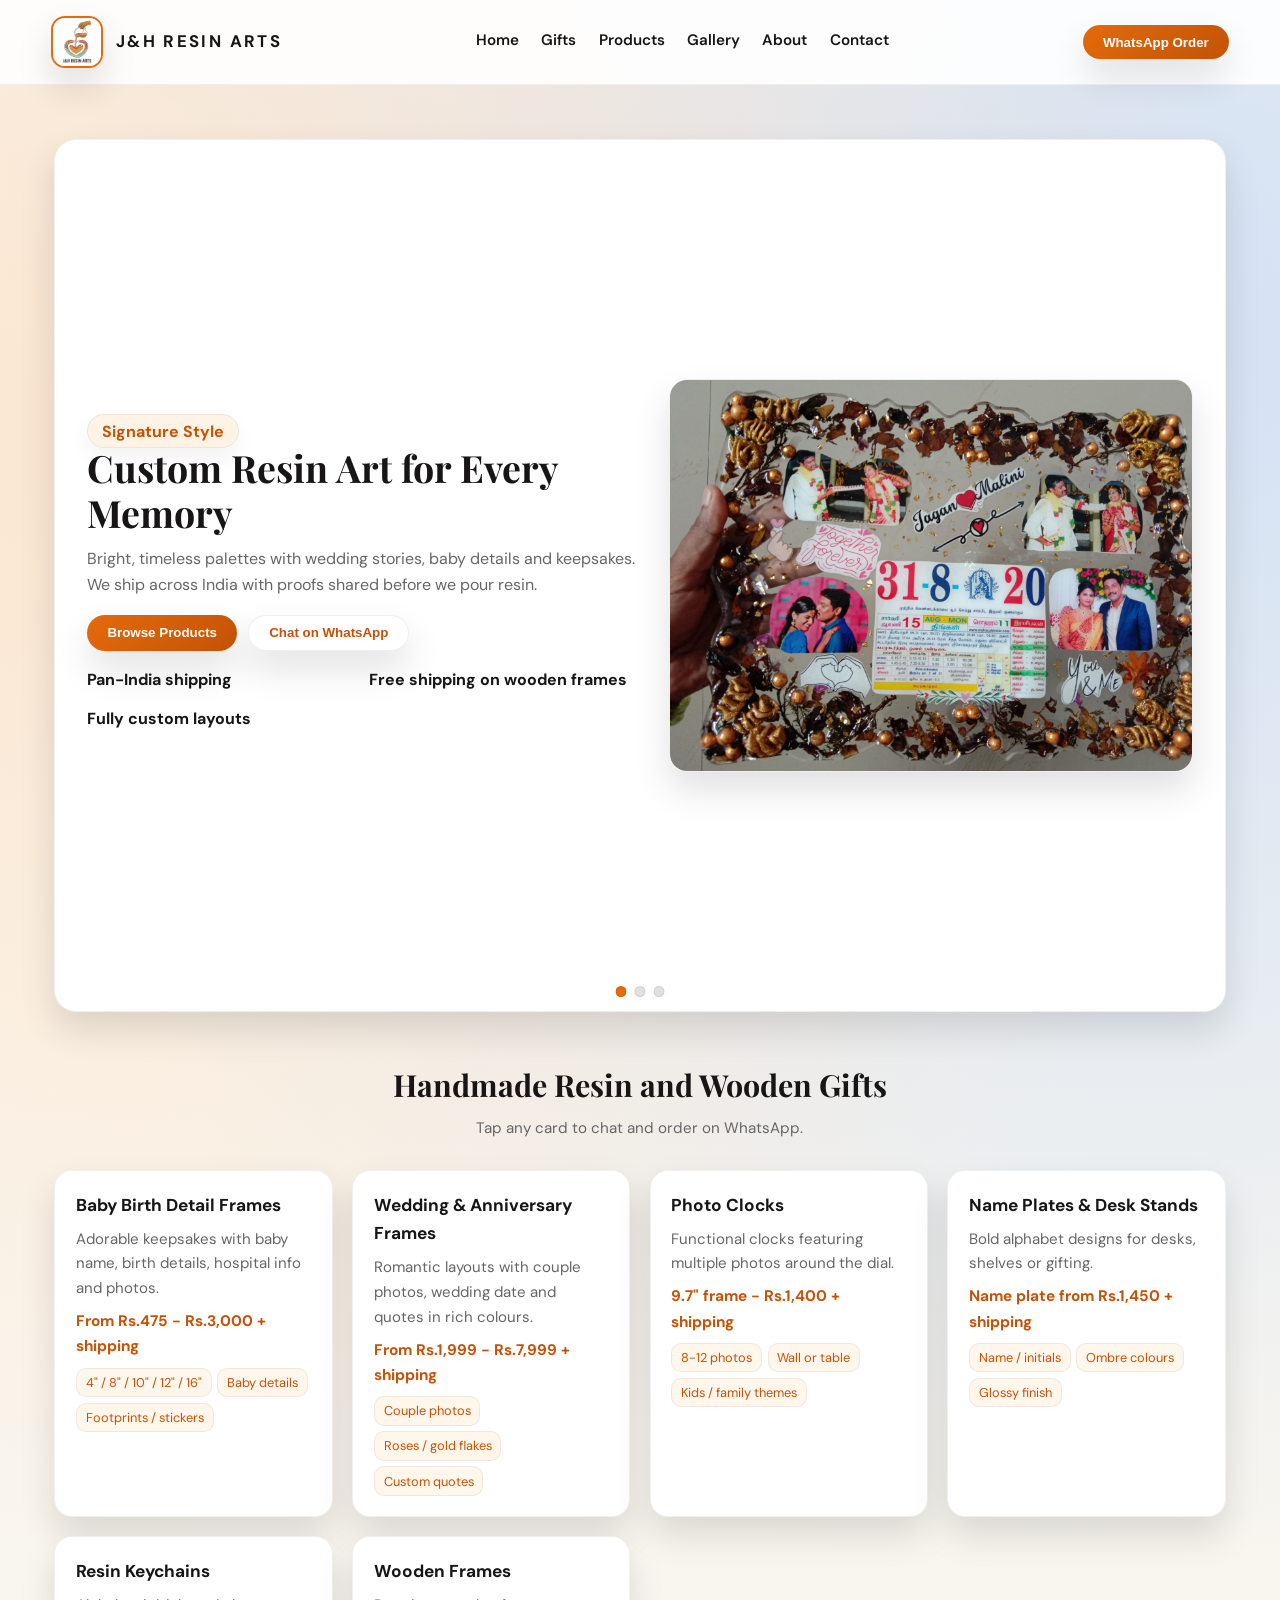
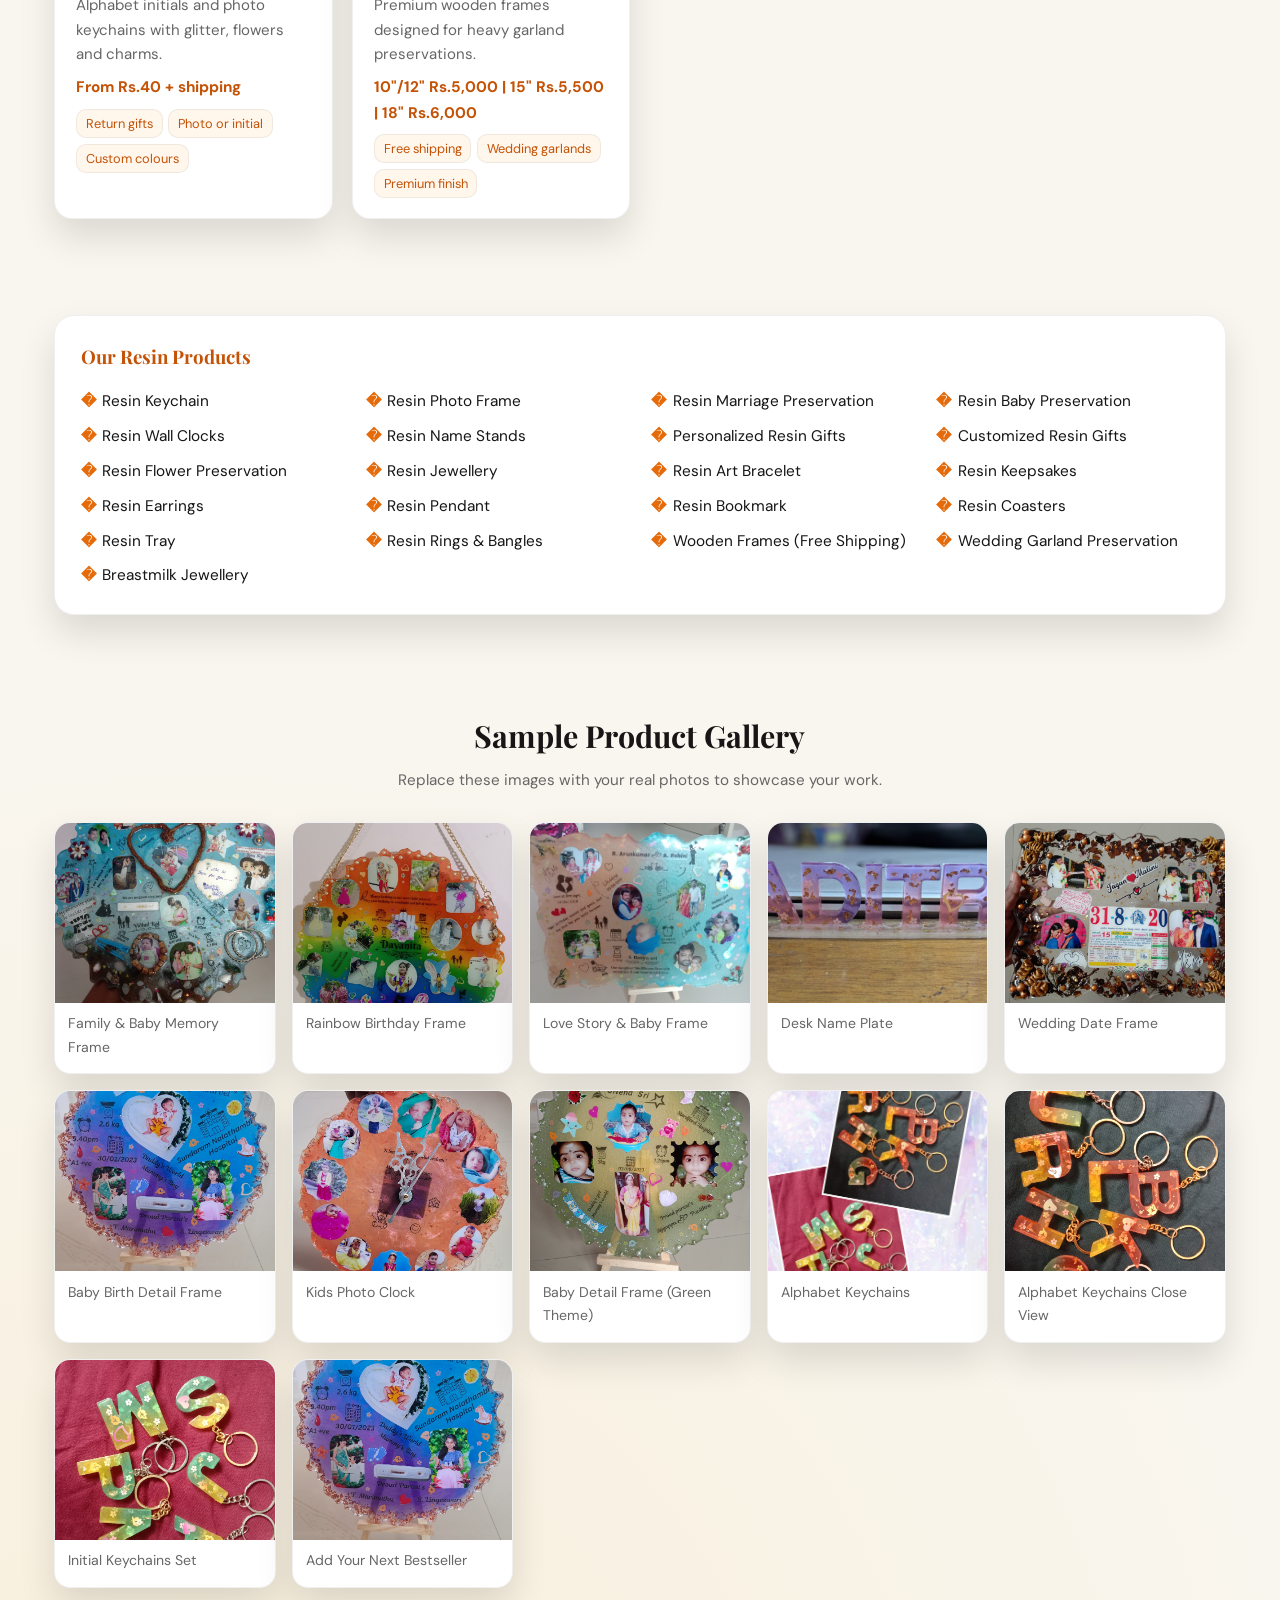
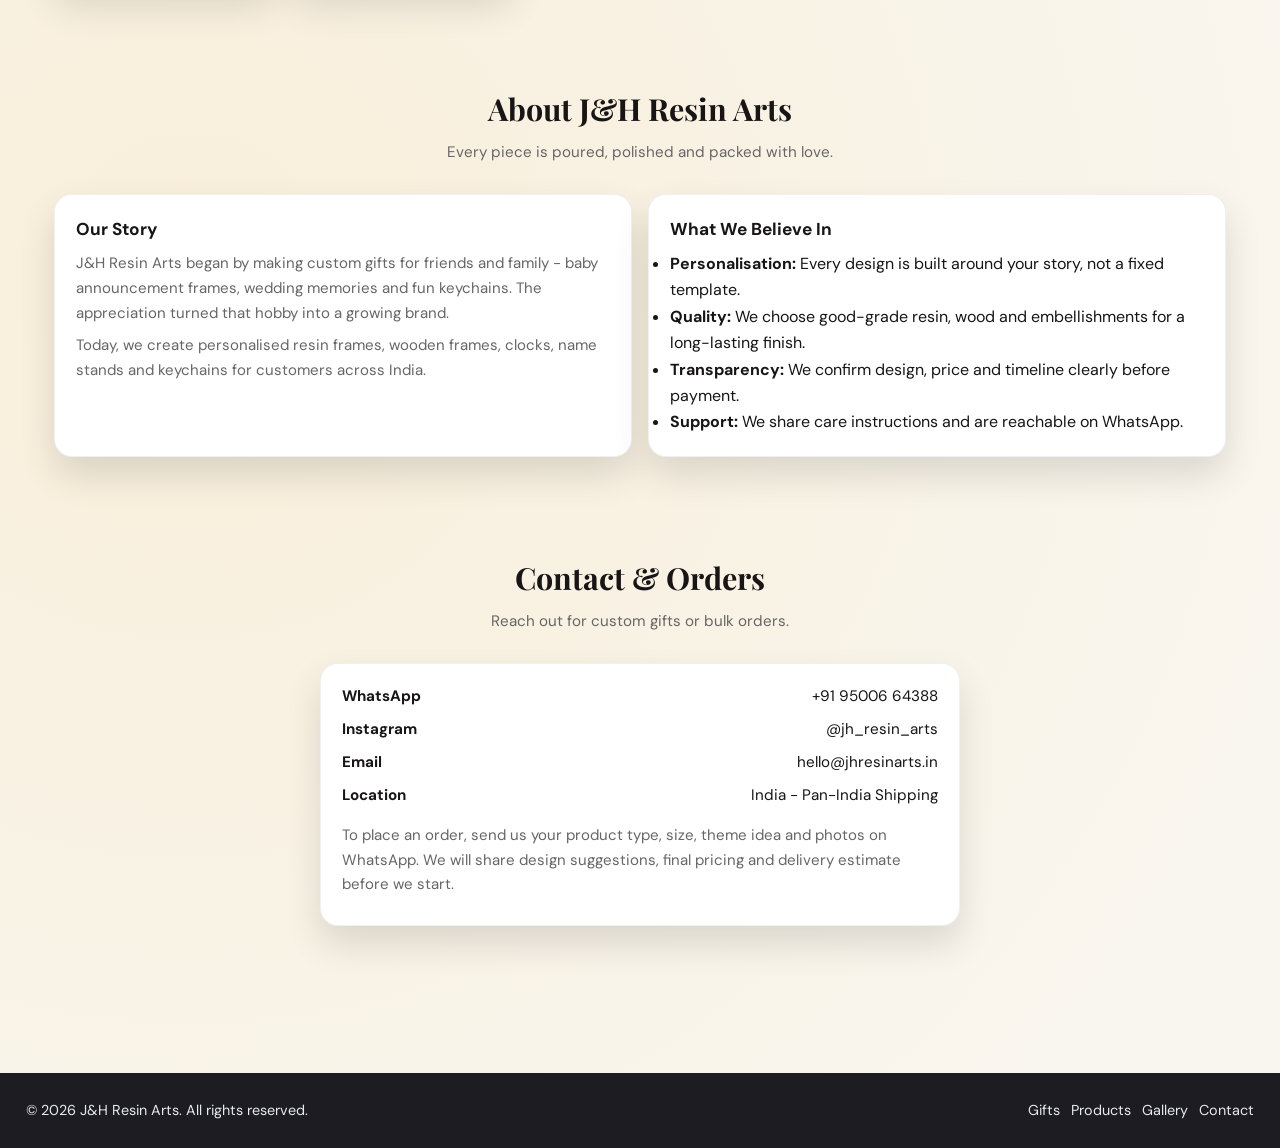
==== commit 4afee418: "theme changes" ====
--- a/index.html
+++ b/index.html
@@ -1,105 +1,101 @@
-<!DOCTYPE html>
+﻿<!DOCTYPE html>
 <html lang="en">
 <head>
   <meta charset="UTF-8" />
   <title>J&H Resin Arts - Handmade Resin Gifts</title>
   <meta name="viewport" content="width=device-width, initial-scale=1" />
   <meta name="description" content="J&H Resin Arts - Custom resin frames, keychains, clocks, name plates and handmade gifts in India." />
-  <link href="https://fonts.googleapis.com/css2?family=Poppins:wght@300;400;500;600;700&display=swap" rel="stylesheet" />
+  <link href="https://fonts.googleapis.com/css2?family=DM+Sans:wght@400;500;600;700&display=swap" rel="stylesheet" />
+  <link href="https://fonts.googleapis.com/css2?family=Playfair+Display:wght@600;700&display=swap" rel="stylesheet" />
   <style>
     :root {
-      --primary: #ff7b3f;
-      --primary-dark: #e14b35;
-      --accent: #1fa58c;
-      --ink: #0b0d18;
-      --text: #e8ecf7;
-      --muted: #b7c0d8;
-      --card: rgba(18,22,38,0.9);
-      --panel: rgba(255,255,255,0.04);
-      --border: 1px solid rgba(255,255,255,0.12);
-      --shadow: 0 20px 40px rgba(0,0,0,0.35);
-      --bg: radial-gradient(circle at 15% 20%, rgba(255,152,99,0.16), transparent 28%),
-            radial-gradient(circle at 80% 10%, rgba(31,165,140,0.2), transparent 30%),
-            radial-gradient(circle at 30% 80%, rgba(255,123,63,0.12), transparent 40%),
-            #05070f;
+      --primary: #e46a0a;
+      --primary-dark: #c45307;
+      --accent: #3a7d44;
+      --ink: #171515;
+      --muted: #666;
+      --bg: radial-gradient(circle at 10% 10%, rgba(255,220,187,0.6), transparent 28%),
+             radial-gradient(circle at 90% 8%, rgba(139,185,255,0.35), transparent 30%),
+             radial-gradient(circle at 15% 80%, rgba(248,232,200,0.55), transparent 32%),
+             #f9f6ef;
+      --card: #ffffff;
+      --border: 1px solid rgba(0,0,0,0.06);
+      --shadow: 0 18px 36px rgba(0,0,0,0.12);
+      --radius: 18px;
     }
-
     * { box-sizing: border-box; margin: 0; padding: 0; }
-    body { font-family: "Poppins", sans-serif; background: var(--bg); color: var(--text); line-height: 1.65; }
+    body { font-family: "DM Sans", sans-serif; background: var(--bg); color: var(--ink); line-height: 1.65; }
     img { width: 100%; display: block; }
     a { color: inherit; text-decoration: none; }
 
-    header { position: sticky; top: 0; z-index: 20; backdrop-filter: blur(14px); background: rgba(5,7,15,0.82); border-bottom: var(--border); }
-    .nav { max-width: 1200px; margin: 0 auto; padding: 0.8rem 1.4rem; display: flex; align-items: center; justify-content: space-between; gap: 1rem; }
-    .nav-left { display: flex; align-items: center; gap: 0.7rem; }
-    .nav-logo { width: 46px; height: 46px; border-radius: 12px; border: 2px solid var(--primary); overflow: hidden; box-shadow: var(--shadow); background: #0f1324; }
+    header { position: sticky; top: 0; z-index: 30; background: rgba(255,255,255,0.9); backdrop-filter: blur(14px); border-bottom: var(--border); }
+    .nav { width: min(1360px, 96vw); margin: 0 auto; padding: 1rem 1.6rem; display: flex; align-items: center; justify-content: space-between; gap: 1rem; }
+    .nav-left { display: flex; align-items: center; gap: 0.8rem; }
+    .nav-logo { width: 52px; height: 52px; border-radius: 14px; overflow: hidden; border: 2px solid var(--primary); box-shadow: var(--shadow); }
     .brand { font-weight: 700; letter-spacing: 0.14em; font-size: 1.05rem; }
-    .nav-links { display: flex; gap: 1rem; font-weight: 500; font-size: 0.95rem; }
+    .nav-links { display: flex; gap: 1rem; font-weight: 600; font-size: 0.95rem; }
     .nav-links a { padding: 0.3rem 0.2rem; border-bottom: 2px solid transparent; }
     .nav-links a:hover { border-color: var(--primary); }
-    .btn-pill { border: none; cursor: pointer; padding: 0.55rem 1.2rem; border-radius: 999px; background: linear-gradient(135deg, var(--primary), var(--primary-dark)); color: #fff; box-shadow: var(--shadow); font-weight: 600; }
-
-    main { max-width: 1200px; margin: 0 auto; padding: 3rem 1.4rem 3.6rem; }
+    .btn-pill { border: none; cursor: pointer; padding: 0.6rem 1.25rem; border-radius: 999px; background: linear-gradient(135deg, var(--primary), var(--primary-dark)); color: #fff; font-weight: 700; box-shadow: var(--shadow); }
+
+    main { width: min(1360px, 96vw); margin: 0 auto; padding: 3.4rem 1.8rem 3.8rem; }
     section { padding: 3rem 0; }
     .section-title { text-align: center; margin-bottom: 1.8rem; }
-    .section-title h2 { font-size: 1.8rem; margin-bottom: 0.4rem; }
+    .section-title h2 { font-size: 1.9rem; margin-bottom: 0.4rem; font-family: "Playfair Display", serif; }
     .section-title p { color: var(--muted); font-size: 0.95rem; }
 
-    .hero { display: grid; grid-template-columns: minmax(0, 1.15fr) minmax(0, 1fr); gap: 2rem; align-items: center; }
-    .hero h1 { font-size: 2.3rem; line-height: 1.2; margin-bottom: 0.8rem; }
-    .hero p { color: var(--muted); font-size: 1rem; margin-bottom: 1.2rem; }
-    .hero-pills { display: flex; flex-wrap: wrap; gap: 0.5rem; margin-top: 0.6rem; }
-    .pill { background: var(--panel); border: var(--border); padding: 0.35rem 0.8rem; border-radius: 999px; font-size: 0.82rem; color: #dfe6ff; }
-    .hero-card { background: var(--card); border: var(--border); border-radius: 20px; padding: 1.4rem; box-shadow: var(--shadow); }
-    .hero-grid { display: grid; grid-template-columns: repeat(2, minmax(0, 1fr)); gap: 0.8rem; font-size: 0.92rem; color: var(--muted); }
-    .hero-grid strong { color: var(--text); }
+    .hero { position: relative; overflow: hidden; border-radius: 22px; border: var(--border); box-shadow: var(--shadow); background: #fff; }
+    .hero-track { display: flex; transition: transform 0.6s ease; }
+    .hero-slide { min-width: 100%; display: grid; grid-template-columns: minmax(0, 1.05fr) minmax(0, 1fr); gap: 2rem; padding: 2.4rem 2rem; align-items: center; }
+    .hero-slide h1 { font-size: 2.35rem; line-height: 1.2; margin-bottom: 0.7rem; font-family: "Playfair Display", serif; }
+    .hero-slide p { color: var(--muted); font-size: 1rem; margin-bottom: 1rem; }
+    .pill { background: #fff3e6; border: var(--border); padding: 0.35rem 0.85rem; border-radius: 999px; font-weight: 700; color: var(--primary-dark); box-shadow: 0 10px 20px rgba(0,0,0,0.05); width: max-content; }
+    .hero-cta { display: flex; gap: 0.7rem; flex-wrap: wrap; margin-top: 0.9rem; }
+    .hero-metrics { display: grid; grid-template-columns: repeat(2, minmax(0,1fr)); gap: 0.8rem; margin-top: 1rem; color: var(--muted); }
+    .hero-metrics strong { color: var(--ink); }
+    .hero-image { border-radius: 18px; overflow: hidden; border: var(--border); box-shadow: var(--shadow); }
+    .hero-dots { position: absolute; bottom: 14px; left: 50%; transform: translateX(-50%); display: flex; gap: 8px; }
+    .hero-dot { width: 11px; height: 11px; border-radius: 50%; background: rgba(0,0,0,0.12); border: 1px solid rgba(0,0,0,0.08); cursor: pointer; }
+    .hero-dot.active { background: var(--primary); }
 
     .grid { display: grid; gap: 1.2rem; }
     .grid-3 { grid-template-columns: repeat(auto-fit, minmax(240px, 1fr)); }
-    .card { background: var(--card); border: var(--border); border-radius: 18px; padding: 1.2rem 1.3rem; box-shadow: var(--shadow); }
-    .card h3 { margin-bottom: 0.4rem; font-size: 1.05rem; }
-    .card p { color: var(--muted); font-size: 0.92rem; margin-bottom: 0.5rem; }
-    .price { color: var(--primary); font-weight: 700; margin-bottom: 0.5rem; font-size: 0.95rem; }
+    .card { background: var(--card); border: var(--border); border-radius: var(--radius); padding: 1.25rem 1.3rem; box-shadow: var(--shadow); }
+    .card h3 { margin-bottom: 0.45rem; font-size: 1.08rem; }
+    .card p { color: var(--muted); font-size: 0.94rem; margin-bottom: 0.5rem; }
+    .price { color: var(--primary-dark); font-weight: 700; margin-bottom: 0.5rem; font-size: 0.96rem; }
     .chips { display: flex; flex-wrap: wrap; gap: 0.35rem; }
-    .chip { padding: 0.2rem 0.55rem; border-radius: 10px; background: rgba(255,255,255,0.06); border: var(--border); font-size: 0.78rem; color: #dfe6ff; }
-
-    .product-list { background: #090a12; border-radius: 20px; border: var(--border); padding: 1.6rem; box-shadow: var(--shadow); }
-    .product-list h3 { margin-bottom: 1rem; color: var(--primary); }
+    .chip { padding: 0.2rem 0.55rem; border-radius: 10px; background: #fff6ec; border: var(--border); font-size: 0.8rem; color: var(--primary-dark); }
+
+    .product-list { background: #fff; border-radius: 20px; border: var(--border); padding: 1.6rem; box-shadow: var(--shadow); }
+    .product-list h3 { margin-bottom: 1rem; color: var(--primary-dark); font-family: "Playfair Display", serif; }
     .product-links { display: grid; grid-template-columns: repeat(auto-fit, minmax(230px, 1fr)); gap: 0.6rem 1.4rem; font-size: 0.96rem; }
-    .product-links a { display: flex; align-items: center; gap: 0.4rem; color: #f4f6fb; }
+    .product-links a { display: flex; align-items: center; gap: 0.4rem; color: var(--ink); }
     .product-links a::before { content: "�"; color: var(--primary); font-weight: 700; }
-    .product-links a:hover { color: var(--primary); }
+    .product-links a:hover { color: var(--primary-dark); }
 
     .gallery { display: grid; grid-template-columns: repeat(auto-fit, minmax(200px, 1fr)); gap: 1rem; }
-    .gallery-item { border-radius: 16px; overflow: hidden; border: var(--border); background: #0c0f1a; box-shadow: var(--shadow); }
+    .gallery-item { border-radius: 16px; overflow: hidden; border: var(--border); background: #fff; box-shadow: var(--shadow); }
     .gallery-item img { height: 180px; object-fit: cover; }
     .gallery-caption { padding: 0.6rem 0.8rem 0.9rem; font-size: 0.88rem; color: var(--muted); }
 
     .about-grid { display: grid; grid-template-columns: repeat(auto-fit, minmax(260px, 1fr)); gap: 1rem; }
     .contact-item { display: flex; justify-content: space-between; margin-bottom: 0.5rem; font-size: 0.95rem; }
-    .contact-item span:first-child { font-weight: 600; color: #dfe6ff; }
-
-    footer { padding: 1.6rem 1.3rem; background: #03050b; border-top: var(--border); color: #c9d2e8; font-size: 0.86rem; }
-    .footer-inner { max-width: 1200px; margin: 0 auto; display: flex; justify-content: space-between; flex-wrap: wrap; gap: 0.8rem; align-items: center; }
-
-    @media (max-width: 900px) {
-      .nav-links { display: none; }
-      .hero { grid-template-columns: 1fr; }
-    }
-
-    @media (max-width: 600px) {
-      main { padding: 2.5rem 1rem 3rem; }
-      section { padding: 2.6rem 0; }
-      .hero h1 { font-size: 1.9rem; }
-    }
+    .contact-item span:first-child { font-weight: 700; color: var(--ink); }
+
+    footer { padding: 1.6rem 1.3rem; background: #1c1c22; color: #e8e8f0; font-size: 0.9rem; margin-top: 2.4rem; }
+    .footer-inner { width: min(1360px, 96vw); margin: 0 auto; display: flex; justify-content: space-between; flex-wrap: wrap; gap: 0.8rem; align-items: center; }
+
+    @media (max-width: 900px) { .nav-links { display: none; } .hero-slide { grid-template-columns: 1fr; } }
+    @media (max-width: 600px) { main { padding: 2.5rem 1rem 3rem; } section { padding: 2.6rem 0; } .hero-slide h1 { font-size: 2rem; } }
   </style>
 </head>
 <body>
 <header>
   <div class="nav">
     <div class="nav-left">
-      <div class="nav-logo"><img src="logo.png" alt="J&H Resin Arts logo" /></div>
-      <div class="brand">J&H RESIN ARTS</div>
+      <div class="nav-logo"><a href="index.html"><img src="logo.png" alt="J&H Resin Arts logo" /></a></div>
+      <a href="index.html" class="brand">J&H RESIN ARTS</a>
     </div>
     <nav class="nav-links">
       <a href="#home">Home</a>
@@ -115,30 +111,8 @@
 
 <main>
   <section id="home" class="hero">
-    <div>
-      <p class="pill" style="width:max-content;">Handmade in India</p>
-      <h1>Resin Frames, Wooden Frames, Keychains and Keepsakes</h1>
-      <p>Personalised resin gifts crafted with baby details, wedding memories, names, quotes and photos. We ship pan-India with proof shared before we pour resin.</p>
-      <div class="chips" style="margin:0.6rem 0 1.2rem 0;">
-        <span class="chip">Fully custom designs</span>
-        <span class="chip">Pan-India delivery</span>
-        <span class="chip">Free shipping on wooden frames</span>
-      </div>
-      <div style="display:flex;gap:0.7rem;flex-wrap:wrap;">
-        <button class="btn-pill" onclick="document.getElementById('gifts').scrollIntoView({behavior:'smooth'});">Shop popular gifts</button>
-        <button class="btn-pill" style="background:#0f1324;border:var(--border);color:#fff;" onclick="document.getElementById('products-list').scrollIntoView({behavior:'smooth'});">View all products</button>
-      </div>
-    </div>
-    <div class="hero-card">
-      <h3>Sample: Baby Birth Frame</h3>
-      <div class="hero-grid">
-        <div><strong>Size:</strong> 10 inch round</div>
-        <div><strong>Photos:</strong> 4 photos</div>
-        <div><strong>Theme:</strong> Pastel blue + gold flakes</div>
-        <div><strong>Price guide:</strong> From Rs.1,500 + shipping</div>
-      </div>
-      <p style="margin-top:0.7rem;font-size:0.86rem;color:var(--muted);">Other sizes available: 4", 8", 12", 16" and 11" rectangle. Pricing varies by size and design work.</p>
-    </div>
+    <div class="hero-track" id="heroTrack"></div>
+    <div class="hero-dots" id="heroDots"></div>
   </section>
 
   <section id="gifts">
@@ -151,11 +125,7 @@
         <h3>Baby Birth Detail Frames</h3>
         <p>Adorable keepsakes with baby name, birth details, hospital info and photos.</p>
         <div class="price">From Rs.475 - Rs.3,000 + shipping</div>
-        <div class="chips">
-          <span class="chip">4" / 8" / 10" / 12" / 16"</span>
-          <span class="chip">Baby details</span>
-          <span class="chip">Footprints / stickers</span>
-        </div>
+        <div class="chips"><span class="chip">4" / 8" / 10" / 12" / 16"</span><span class="chip">Baby details</span><span class="chip">Footprints / stickers</span></div>
       </div>
       <div class="card">
         <h3>Wedding & Anniversary Frames</h3>
@@ -292,6 +262,49 @@
 
 <script>
   document.getElementById("year").textContent = new Date().getFullYear();
+  const heroSlides = [
+    { title: "Custom Resin Art for Every Memory", copy: "Bright, timeless palettes with wedding stories, baby details and keepsakes. We ship across India with proofs shared before we pour resin.", tag: "Signature Style", metrics: ["Pan-India shipping", "Free shipping on wooden frames", "Fully custom layouts"], image: "image5.jpg" },
+    { title: "Gift-Ready Frames, Clocks, Keychains & Wooden Preservations", copy: "Classic white space, metallic accents and soft gradients inspired by luxury resin studios.", tag: "Best Sellers", metrics: ["Wedding & anniversary frames", "Baby announcement frames", "Photo clocks & name stands"], image: "image1.jpg" },
+    { title: "Your Story, Poured in Resin", copy: "Send your photos and theme; we craft a premium piece with secure packaging and clear timelines.", tag: "Made to Order", metrics: ["Proofs before production", "Premium hardware & finish", "Secure delivery"], image: "image3.jpg" }
+  ];
+  const heroTrack = document.getElementById('heroTrack');
+  const heroDots = document.getElementById('heroDots');
+  heroSlides.forEach((slide, idx) => {
+    const wrap = document.createElement('div');
+    wrap.className = 'hero-slide';
+    wrap.innerHTML = `
+      <div>
+        <span class="pill">${slide.tag}</span>
+        <h1>${slide.title}</h1>
+        <p>${slide.copy}</p>
+        <div class="hero-cta">
+          <button class="btn-pill" onclick="document.getElementById('products-list').scrollIntoView({behavior:'smooth'});">Browse Products</button>
+          <button class="btn-pill" style="background:#fff;color:var(--primary-dark);border:var(--border);" onclick="window.location.href='https://wa.me/919500664388';">Chat on WhatsApp</button>
+        </div>
+        <div class="hero-metrics">
+          ${slide.metrics.map(m => `<div><strong>${m}</strong></div>`).join('')}
+        </div>
+      </div>
+      <div class="hero-image"><img src="${slide.image}" alt="${slide.title}" /></div>
+    `;
+    heroTrack.appendChild(wrap);
+    const dot = document.createElement('div');
+    dot.className = 'hero-dot' + (idx === 0 ? ' active' : '');
+    dot.addEventListener('click', () => goHero(idx));
+    heroDots.appendChild(dot);
+  });
+  let heroIndex = 0;
+  function goHero(i) {
+    heroIndex = i;
+    heroTrack.style.transform = `translateX(-${i * 100}%)`;
+    Array.from(document.querySelectorAll('.hero-dot')).forEach((d, idx) => d.classList.toggle('active', idx === i));
+  }
+  setInterval(() => { heroIndex = (heroIndex + 1) % heroSlides.length; goHero(heroIndex); }, 3600);
 </script>
 </body>
 </html>
+
+
+
+
+
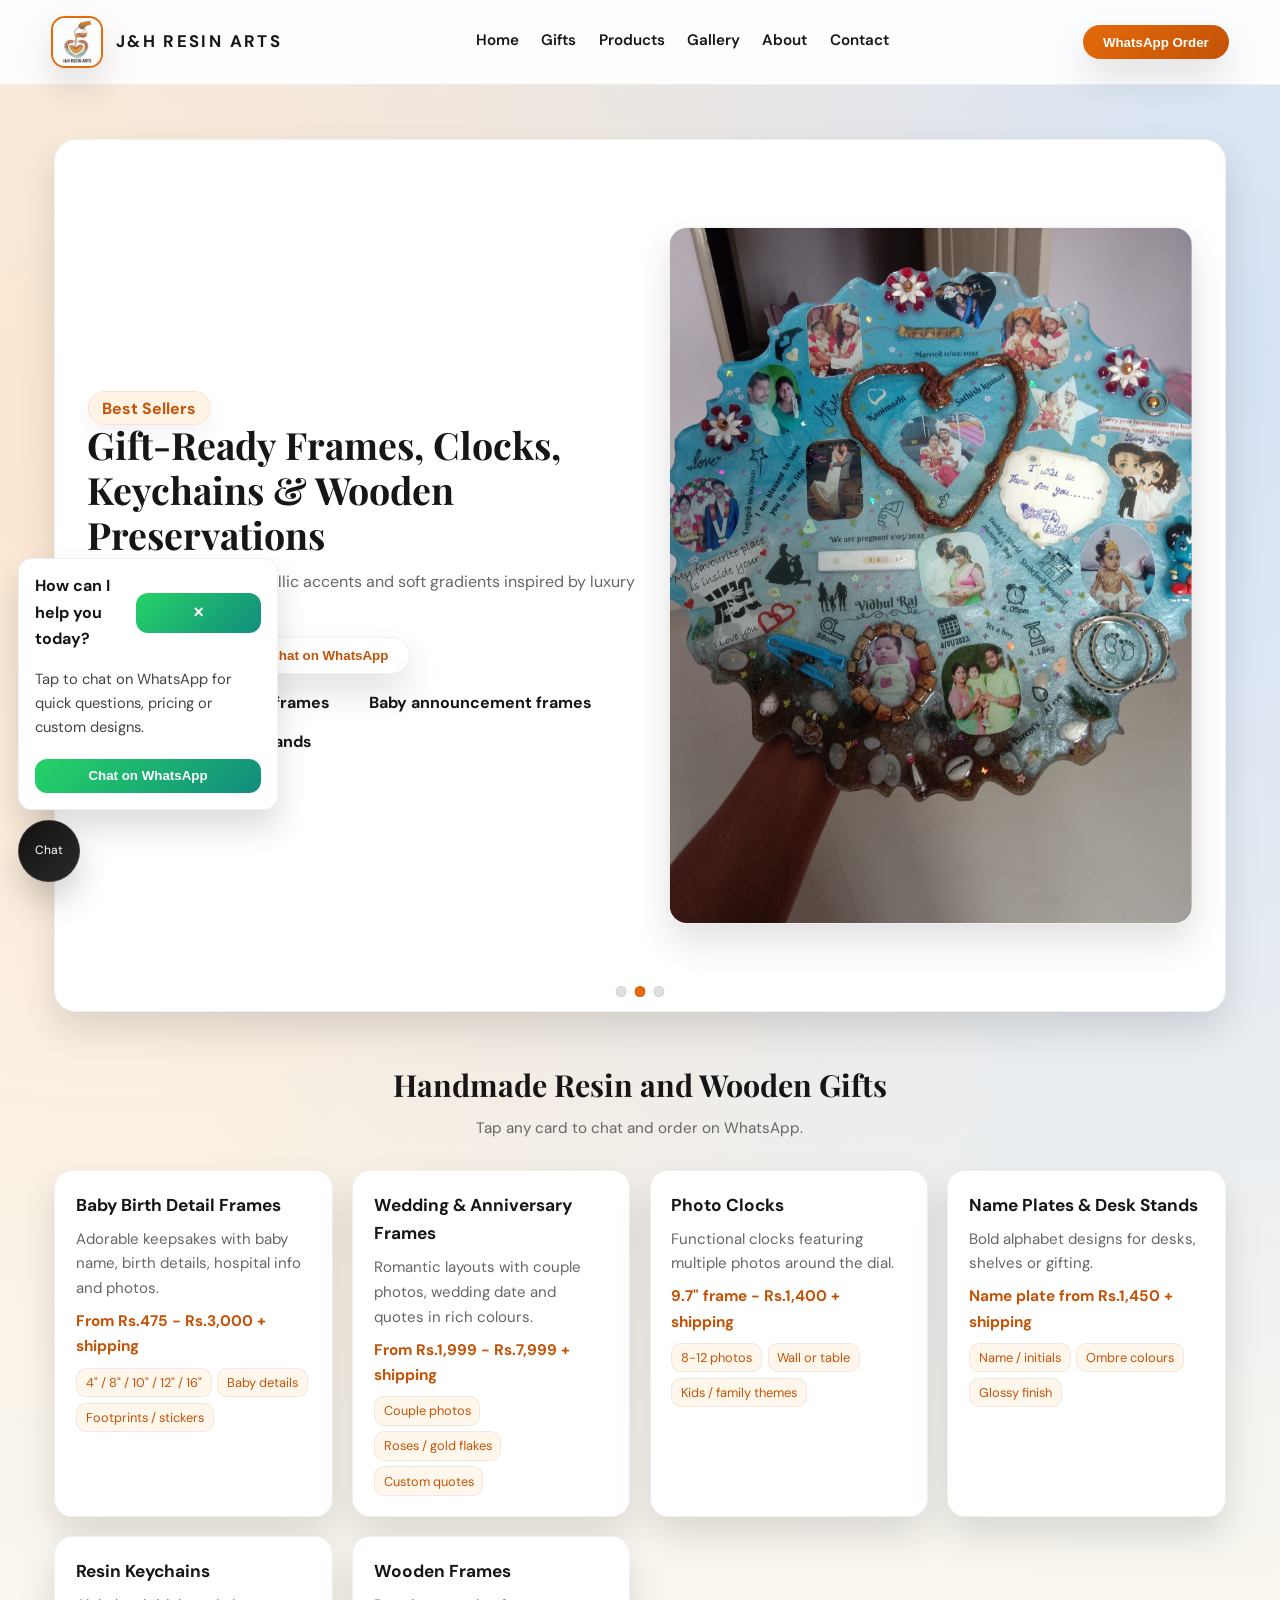
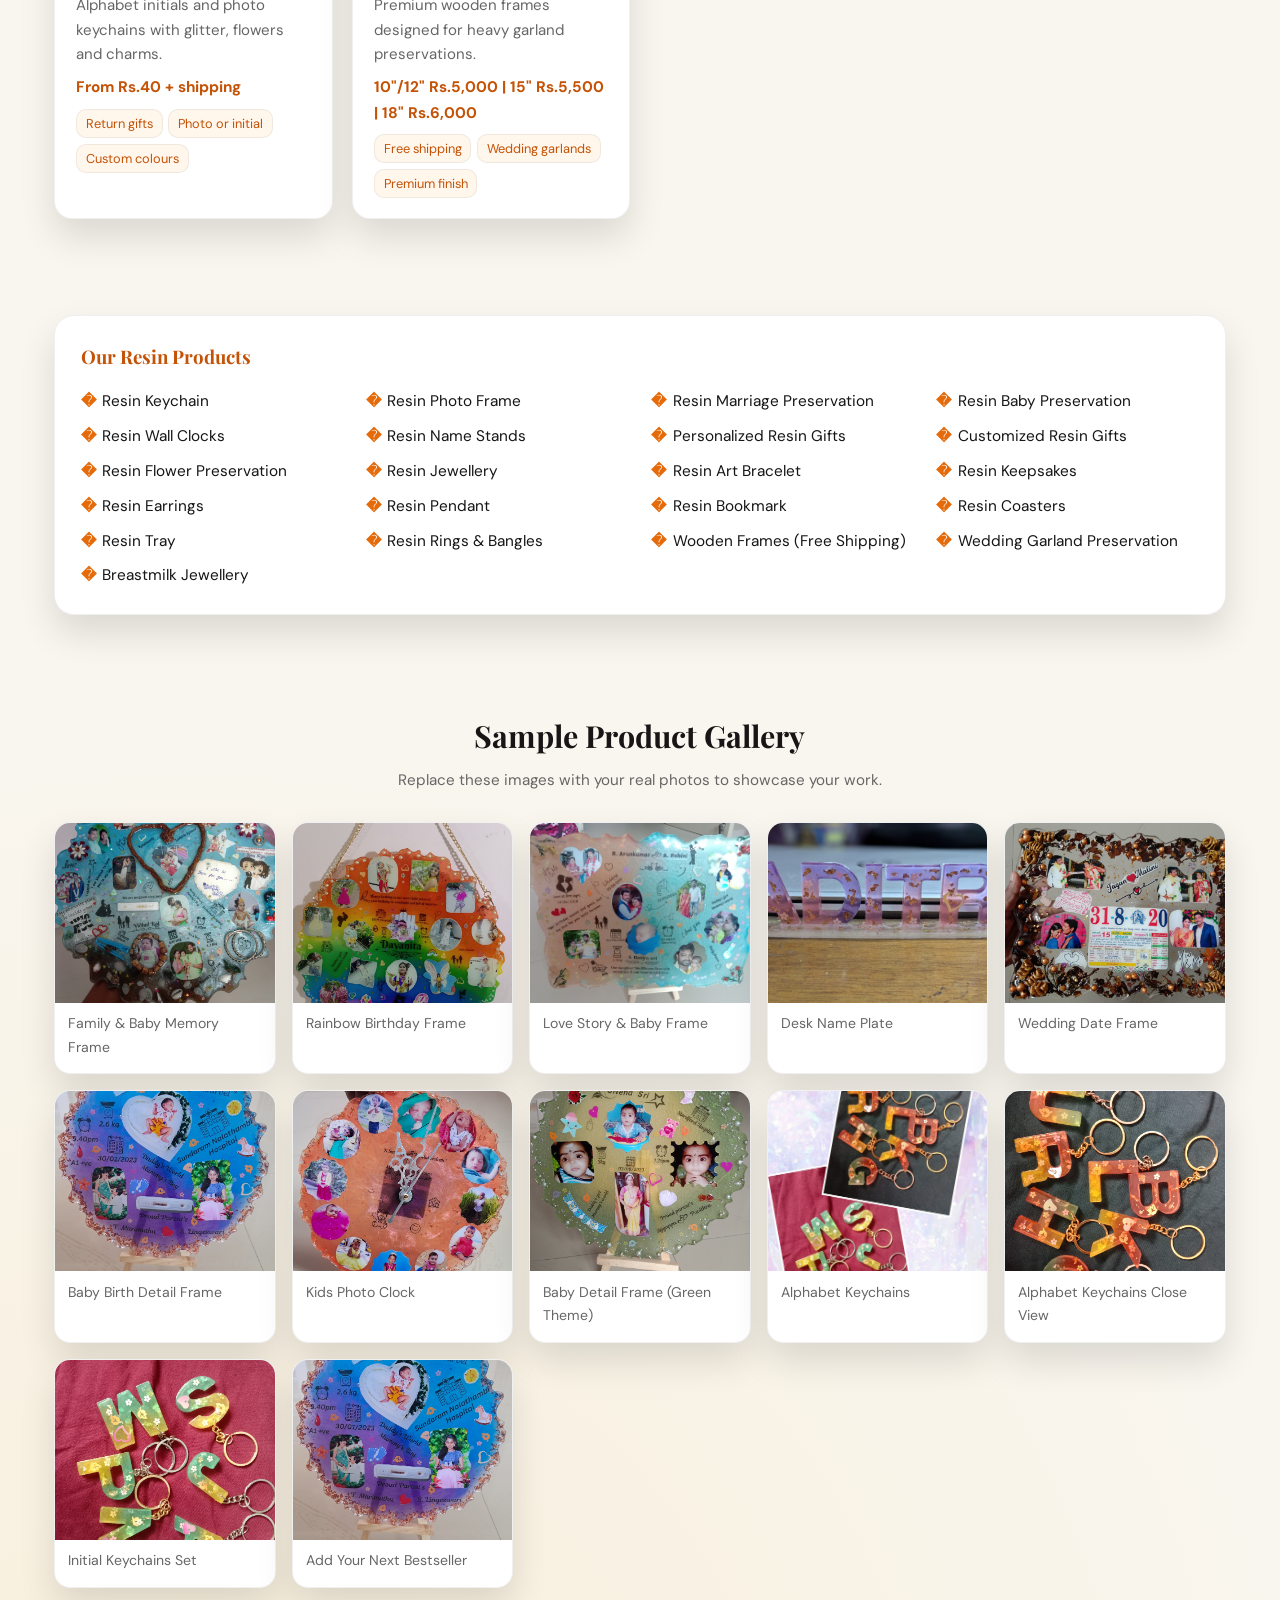
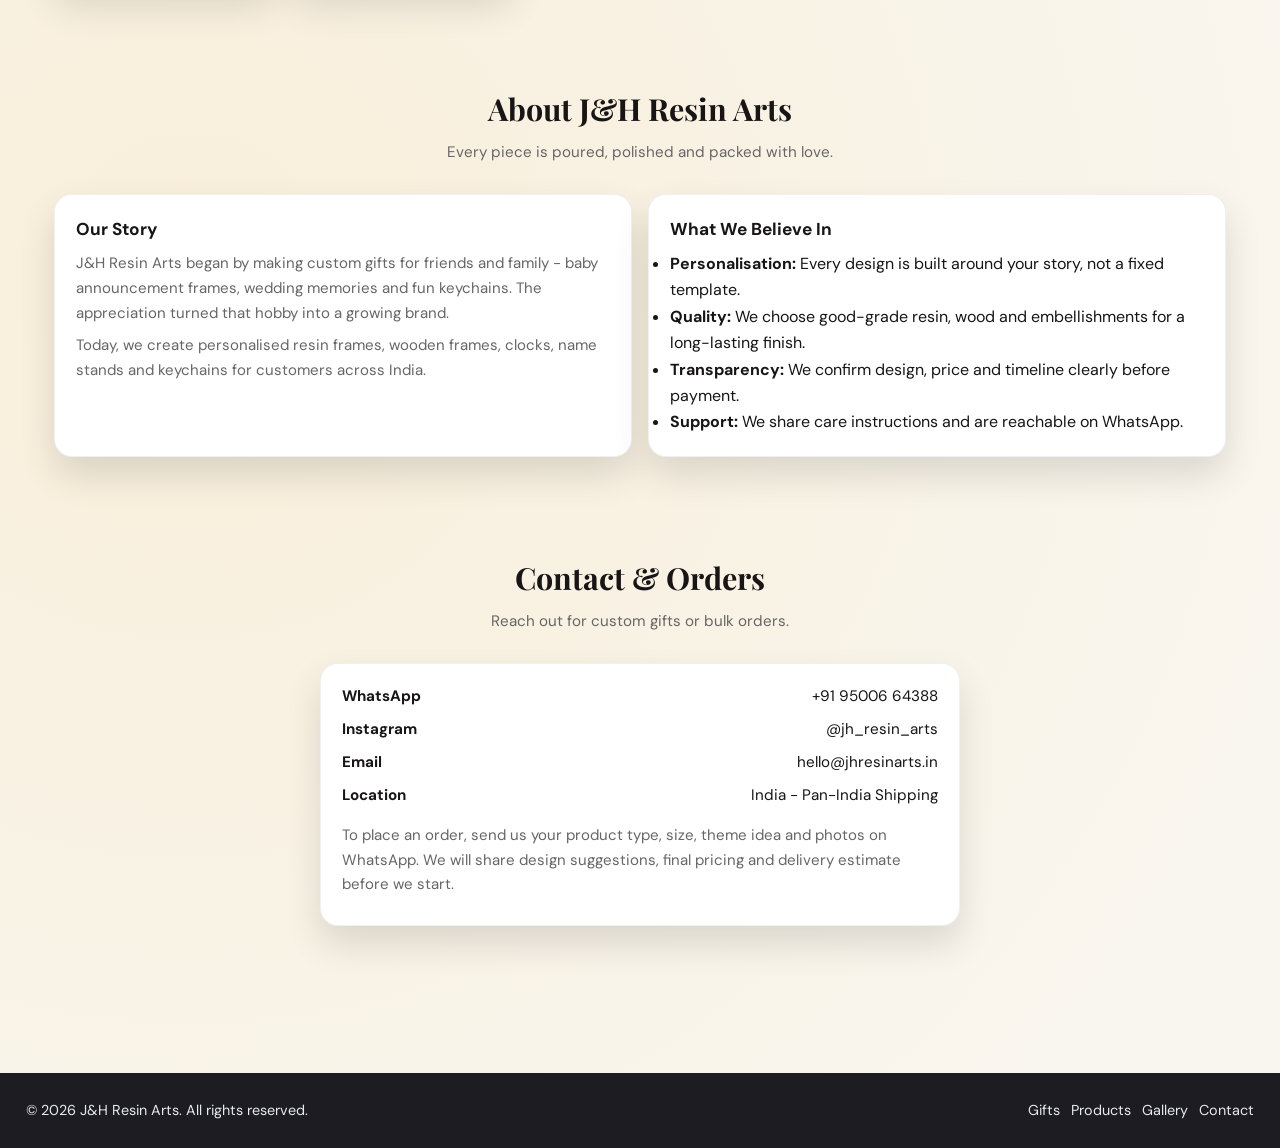
==== commit e33752ff: "whatsapp chatbot icon" ====
--- a/index.html
+++ b/index.html
@@ -85,6 +85,82 @@
 
     footer { padding: 1.6rem 1.3rem; background: #1c1c22; color: #e8e8f0; font-size: 0.9rem; margin-top: 2.4rem; }
     .footer-inner { width: min(1360px, 96vw); margin: 0 auto; display: flex; justify-content: space-between; flex-wrap: wrap; gap: 0.8rem; align-items: center; }
+
+    .float-chat {
+      position: fixed;
+      bottom: 18px;
+      left: 18px;
+      width: 62px;
+      height: 62px;
+      border-radius: 50%;
+      background: linear-gradient(135deg, #111, #2a2a2a);
+      color: #fff;
+      display: grid;
+      place-items: center;
+      box-shadow: 0 18px 32px rgba(0,0,0,0.18);
+      z-index: 60;
+      cursor: pointer;
+      transition: transform 0.15s ease, box-shadow 0.15s ease;
+      border: 1px solid rgba(255,255,255,0.12);
+    }
+    .float-chat:hover { transform: translateY(-2px); box-shadow: 0 22px 36px rgba(0,0,0,0.24); }
+    .float-chat span { font-size: 0.75rem; line-height: 1.1; text-align: center; padding: 0 8px; }
+
+    .chat-pop {
+      position: fixed;
+      bottom: 90px;
+      left: 18px;
+      width: 260px;
+      max-width: 80vw;
+      background: #ffffff;
+      border: 1px solid rgba(0,0,0,0.06);
+      box-shadow: 0 18px 32px rgba(0,0,0,0.14);
+      border-radius: 14px;
+      padding: 0.9rem 1rem 1rem;
+      z-index: 59;
+      display: none;
+      gap: 0.6rem;
+      animation: floatIn 0.25s ease-out;
+    }
+    .chat-pop-header { display: flex; justify-content: space-between; align-items: center; margin-bottom: 0.3rem; }
+    .chat-pop-title { font-weight: 700; color: var(--ink); }
+    .chat-pop-close { border: none; background: none; cursor: pointer; font-size: 1.1rem; color: #888; }
+    .chat-pop p { font-size: 0.92rem; color: #444; margin-bottom: 0.6rem; }
+    .chat-pop button {
+      width: 100%;
+      border: none;
+      border-radius: 12px;
+      padding: 0.6rem 0.8rem;
+      background: linear-gradient(135deg, #25d366, #128c7e);
+      color: #fff;
+      font-weight: 700;
+      cursor: pointer;
+    }
+    @keyframes floatIn {
+      from { transform: translateY(12px); opacity: 0; }
+      to { transform: translateY(0); opacity: 1; }
+    }
+
+
+    .float-chat {
+      position: fixed;
+      bottom: 18px;
+      left: 18px;
+      width: 62px;
+      height: 62px;
+      border-radius: 50%;
+      background: linear-gradient(135deg, #111, #2a2a2a);
+      color: #fff;
+      display: grid;
+      place-items: center;
+      box-shadow: 0 18px 32px rgba(0,0,0,0.18);
+      z-index: 60;
+      cursor: pointer;
+      transition: transform 0.15s ease, box-shadow 0.15s ease;
+      border: 1px solid rgba(255,255,255,0.12);
+    }
+    .float-chat:hover { transform: translateY(-2px); box-shadow: 0 22px 36px rgba(0,0,0,0.24); }
+    .float-chat span { font-size: 0.75rem; line-height: 1.1; text-align: center; padding: 0 8px; }
 
     @media (max-width: 900px) { .nav-links { display: none; } .hero-slide { grid-template-columns: 1fr; } }
     @media (max-width: 600px) { main { padding: 2.5rem 1rem 3rem; } section { padding: 2.6rem 0; } .hero-slide h1 { font-size: 2rem; } }
@@ -260,6 +336,18 @@
   </div>
 </footer>
 
+<a class="float-chat" href="https://wa.me/919500664388?text=Hi%2C%20I%27d%20like%20to%20know%20more%20about%20your%20resin%20products" aria-label="Ask a question on WhatsApp">
+  <span>Chat</span>
+</a>
+<div class="chat-pop" id="chatPop">
+  <div class="chat-pop-header">
+    <div class="chat-pop-title">How can I help you today?</div>
+    <button class="chat-pop-close" aria-label="Close chat prompt" onclick="document.getElementById('chatPop').style.display='none';">×</button>
+  </div>
+  <p>Tap to chat on WhatsApp for quick questions, pricing or custom designs.</p>
+  <button onclick="window.location.href='https://wa.me/919500664388?text=Hi%2C%20I%20have%20a%20question%20about%20your%20resin%20products';">Chat on WhatsApp</button>
+</div>
+
 <script>
   document.getElementById("year").textContent = new Date().getFullYear();
   const heroSlides = [
@@ -300,11 +388,12 @@
     Array.from(document.querySelectorAll('.hero-dot')).forEach((d, idx) => d.classList.toggle('active', idx === i));
   }
   setInterval(() => { heroIndex = (heroIndex + 1) % heroSlides.length; goHero(heroIndex); }, 3600);
+
+  // Chat pop timing
+  const chatPop = document.getElementById('chatPop');
+  if (chatPop) {
+    setTimeout(() => { chatPop.style.display = 'grid'; }, 1200);
+  }
 </script>
 </body>
 </html>
-
-
-
-
-
